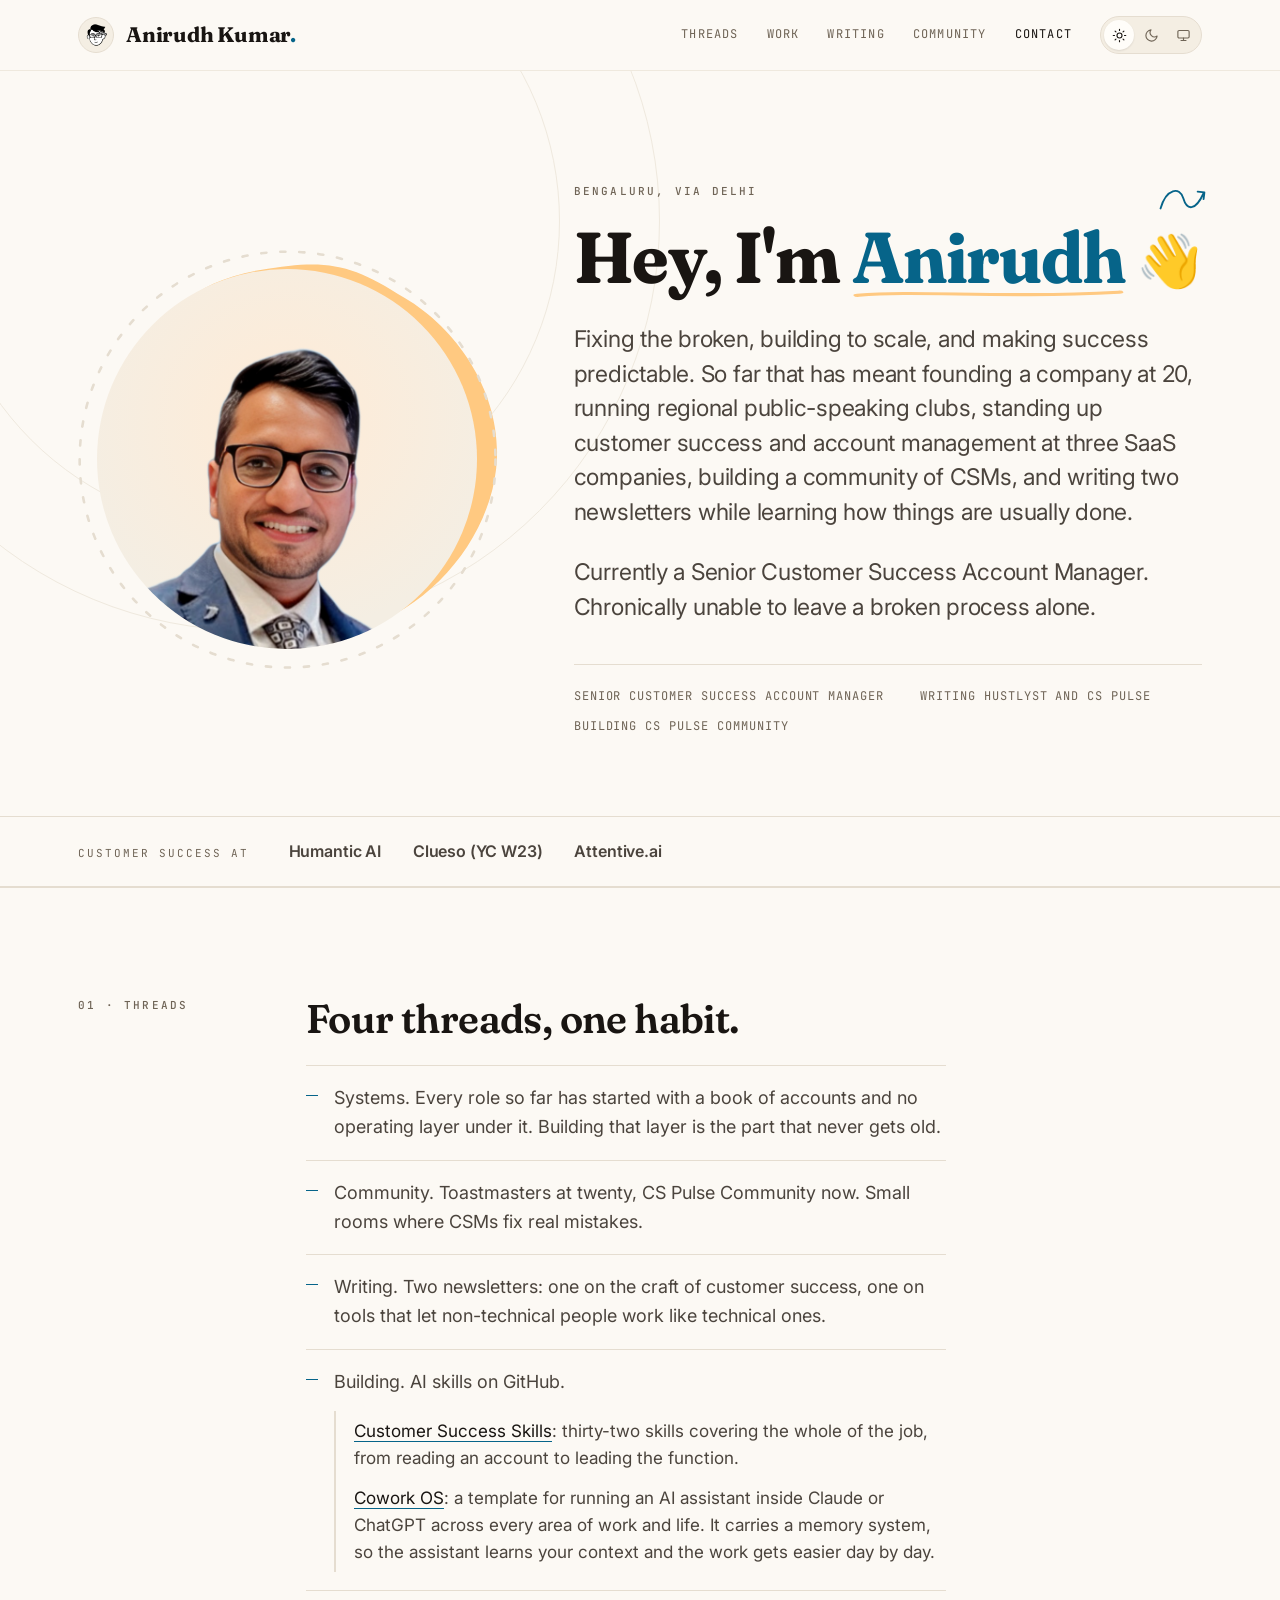
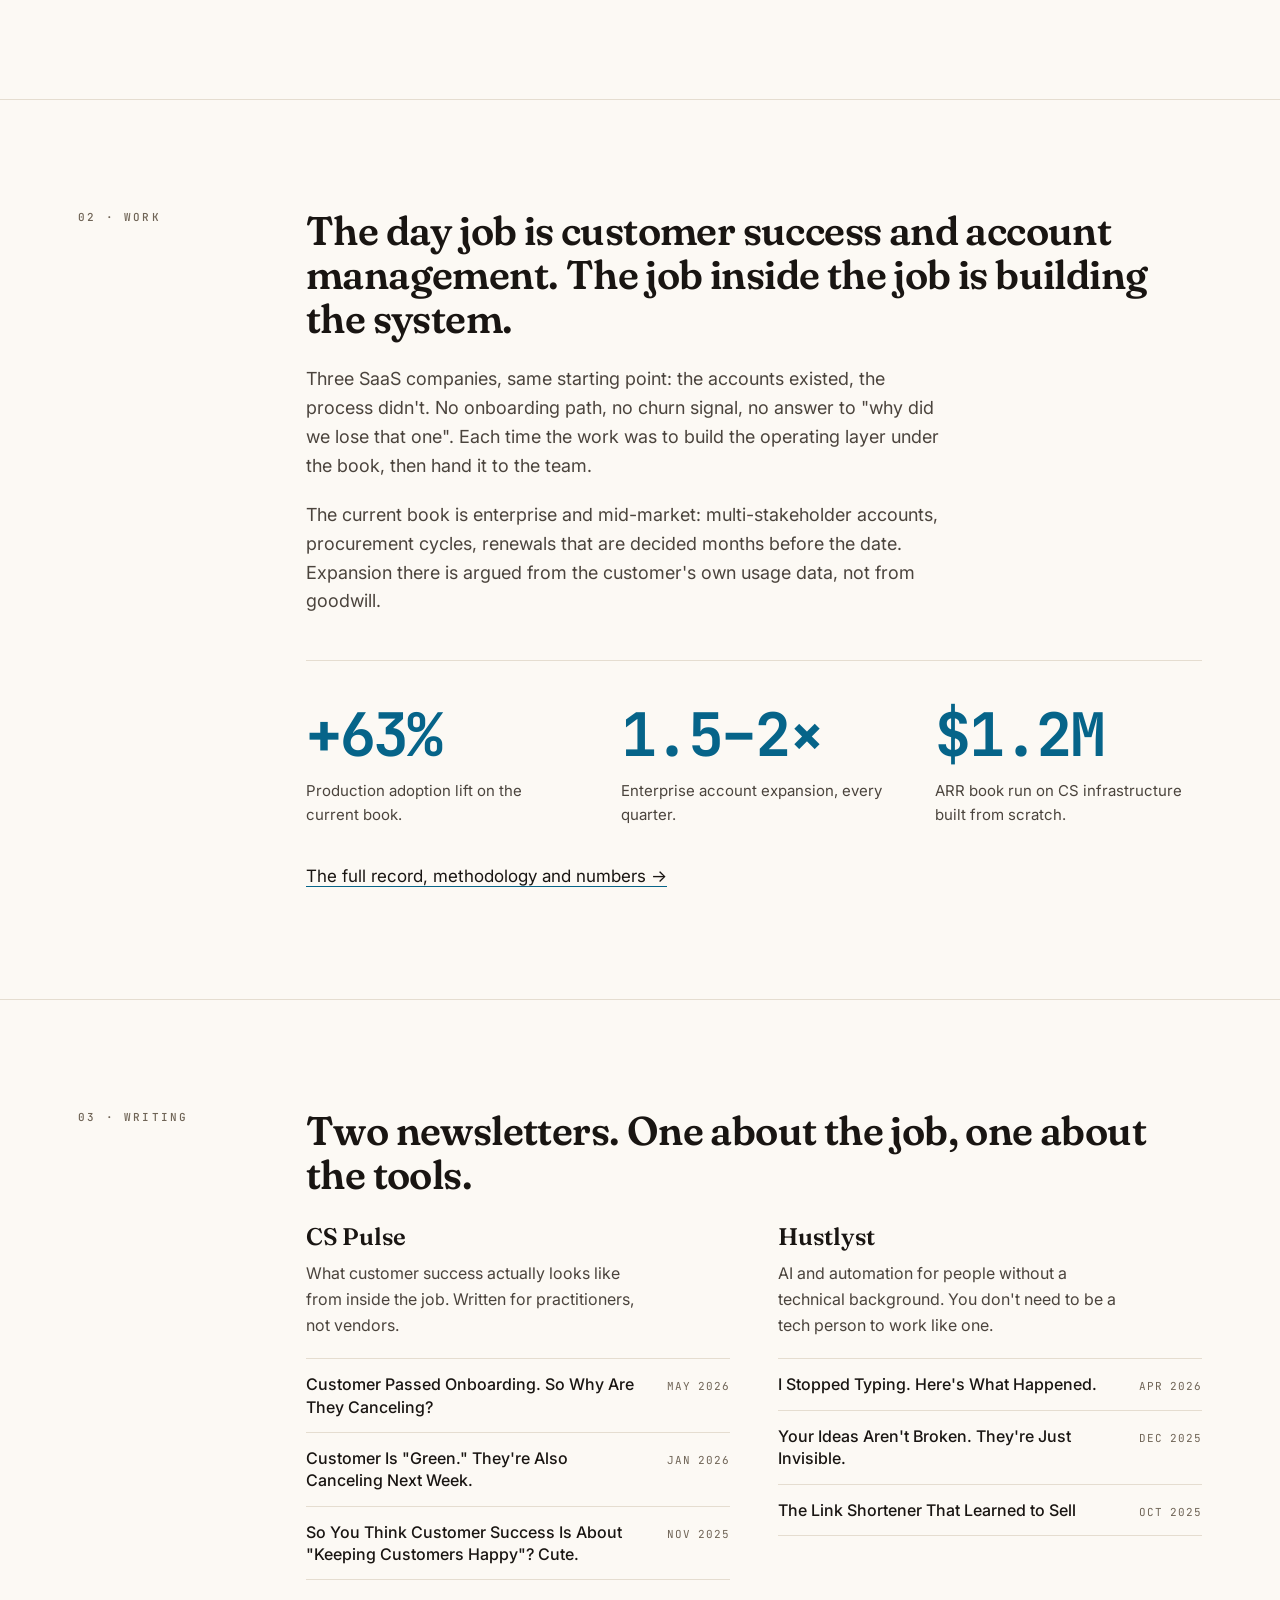
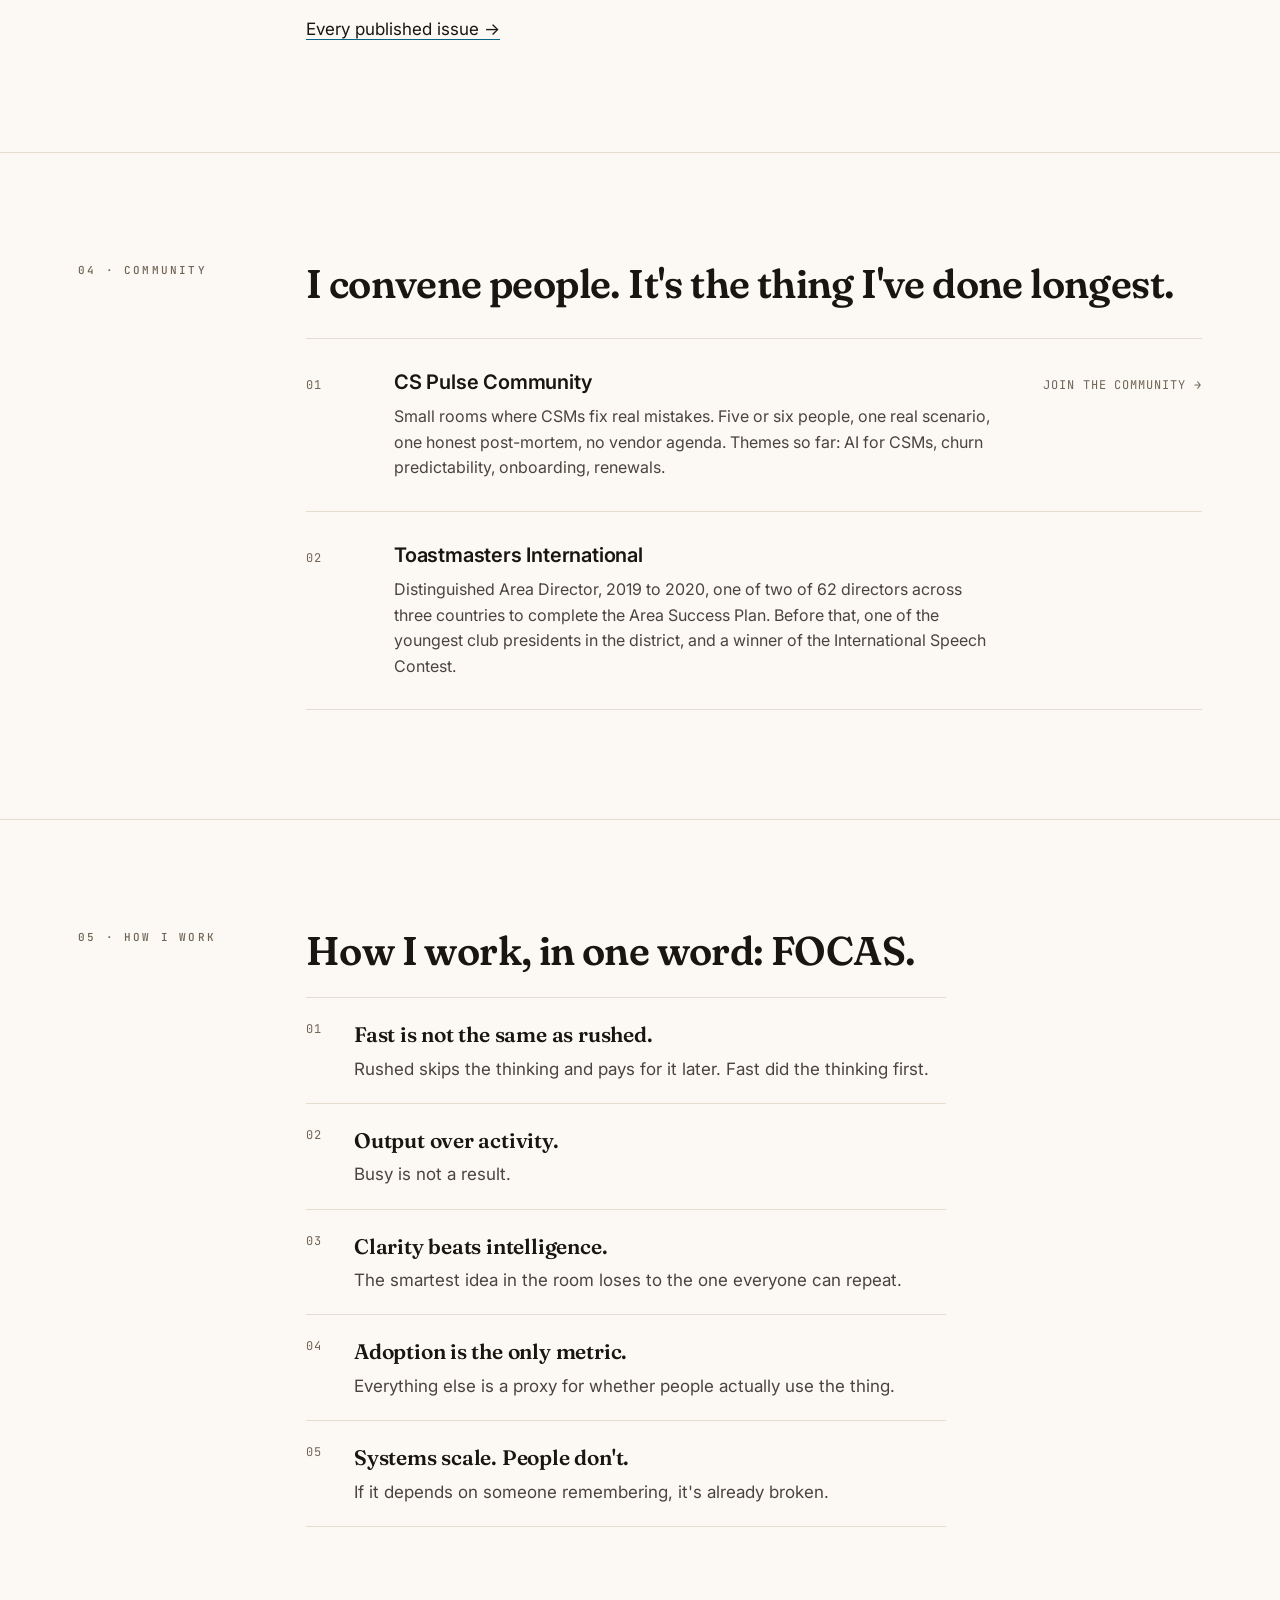
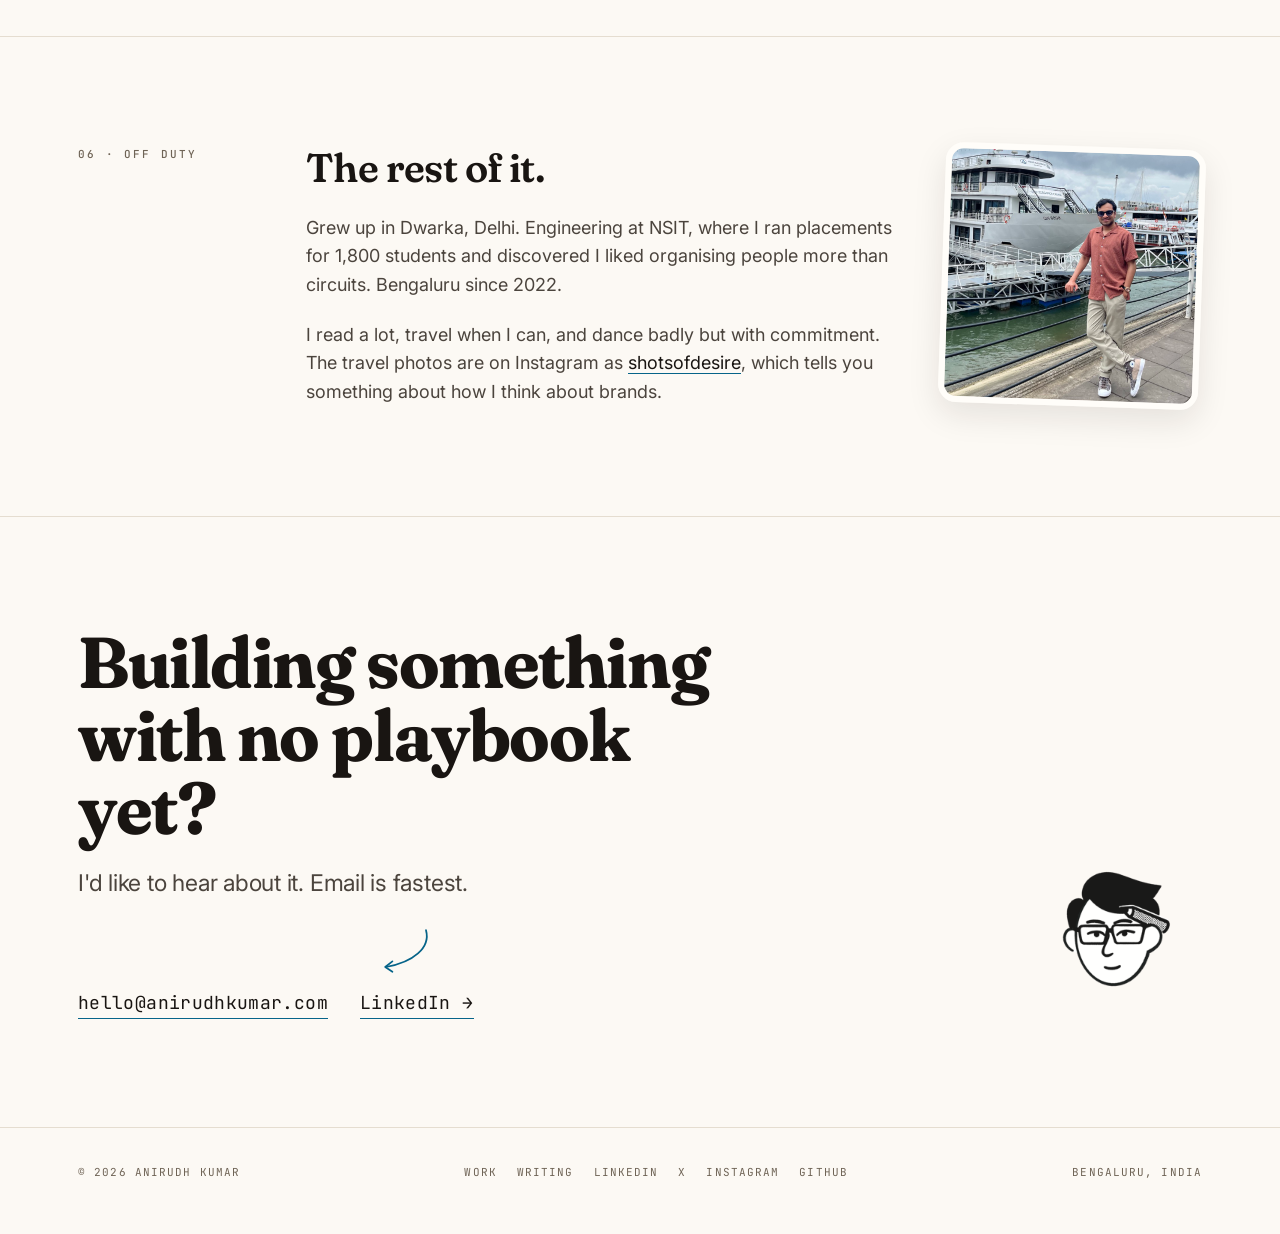
==== index.html @ ba2dd22d "Principles reordered to spell FOCAS Co-Authored-By: Claude Fable 5.1 <noreply@anthropic.com>" ====
<!DOCTYPE html>
<html lang="en">
<head>
<meta charset="UTF-8">
<meta name="viewport" content="width=device-width, initial-scale=1">
<script>(function(){var t=localStorage.getItem('theme')||'light';if(t!=='light'&&t!=='dark'&&t!=='system')t='light';var d=t==='dark'||(t==='system'&&window.matchMedia('(prefers-color-scheme: dark)').matches);if(d)document.documentElement.setAttribute('data-theme','dark');document.documentElement.setAttribute('data-theme-pref',t);})();</script>
<title>Anirudh Kumar</title>
<meta name="description" content="I build systems in places that don't have any yet. Founder at 20, Toastmasters district leader, customer success and account management at three SaaS companies, two newsletters. Bengaluru.">
<meta property="og:type" content="website">
<meta property="og:url" content="https://anirudhkumar.com/">
<meta property="og:title" content="Anirudh Kumar">
<meta property="og:description" content="I build systems in places that don't have any yet. Founder at 20, Toastmasters district leader, customer success and account management at three SaaS companies, two newsletters. Bengaluru.">
<meta property="og:image" content="https://anirudhkumar.com/assets/og-image.png">
<meta name="twitter:card" content="summary_large_image">
<meta name="twitter:title" content="Anirudh Kumar">
<meta name="twitter:description" content="I build systems in places that don't have any yet. Founder at 20, Toastmasters district leader, customer success and account management at three SaaS companies, two newsletters. Bengaluru.">
<meta name="twitter:image" content="https://anirudhkumar.com/assets/og-image.png">
<link rel="canonical" href="https://anirudhkumar.com/">
<link rel="icon" href="/assets/favicon-192.png" type="image/png">
<link rel="apple-touch-icon" href="/assets/favicon-192.png">
<link rel="preconnect" href="https://fonts.googleapis.com">
<link rel="preconnect" href="https://fonts.gstatic.com" crossorigin>
<link href="https://fonts.googleapis.com/css2?family=Fraunces:ital,opsz,wght@0,9..144,600;0,9..144,700;0,9..144,900;1,9..144,600&family=Inter:wght@400;500;600;700&family=JetBrains+Mono:wght@400;500;700&display=swap" rel="stylesheet">
<link rel="stylesheet" href="/css/style.css?v=202609242105">
</head>
<body>

<header class="masthead">
  <div class="shell">
    <a class="brand" href="/">
      <img src="/assets/mark-64.png" alt="" width="36" height="36">
      <span class="wordmark">Anirudh Kumar<span>.</span></span>
    </a>
    <nav aria-label="Sections">
      <a href="#threads">Threads</a>
      <a href="#work">Work</a>
      <a href="#writing">Writing</a>
      <a href="#community" class="nav-hide-sm">Community</a>
      <a href="#contact">Contact</a>
      <div class="theme-switch" role="group" aria-label="Colour theme">
        <button type="button" data-theme-set="light" aria-label="Light theme"><svg viewBox="0 0 24 24"><circle cx="12" cy="12" r="4"/><path d="M12 2v2M12 20v2M4.93 4.93l1.41 1.41M17.66 17.66l1.41 1.41M2 12h2M20 12h2M6.34 17.66l-1.41 1.41M19.07 4.93l-1.41 1.41"/></svg></button>
        <button type="button" data-theme-set="dark" aria-label="Dark theme"><svg viewBox="0 0 24 24"><path d="M21 12.79A9 9 0 1 1 11.21 3 7 7 0 0 0 21 12.79z"/></svg></button>
        <button type="button" data-theme-set="system" aria-label="Match system theme"><svg viewBox="0 0 24 24"><rect x="3" y="4" width="18" height="12" rx="2"/><path d="M8 20h8M12 16v4"/></svg></button>
      </div>
    </nav>
  </div>
</header>

<main>

  <section class="hero">
    <div class="bgring" aria-hidden="true"></div><div class="bgring two" aria-hidden="true"></div>
    <div class="shell">
      <div class="hero-grid">
        <div class="portrait">
          <svg class="blob" viewBox="0 0 400 400" aria-hidden="true">
            <path d="M318 62c48 38 78 106 62 168s-74 116-140 128-138-12-176-64S22 156 58 100 128 20 190 18s84 6 128 44z"/>
          </svg>
          <svg class="ring" viewBox="0 0 100 100" aria-hidden="true"><circle cx="50" cy="50" r="48"/></svg>
          <div class="disc"><img src="/assets/anirudh-cutout.png" alt="Anirudh Kumar" width="680" height="680" fetchpriority="high"></div>
        </div>
        <div>
          <span class="eyebrow">Bengaluru, via Delhi</span>
          <h1 class="display">Hey, I'm <span class="nowrap"><span class="uline"><em>Anirudh</em><svg viewBox="0 0 90 11" preserveAspectRatio="none" aria-hidden="true"><path d="M2 7 C 22 2, 48 10, 88 4"/></svg></span> <span class="wave">&#x1F44B;</span></span><svg class="doodle squig" viewBox="0 0 64 40" aria-hidden="true"><path d="M3 30 C 10 6, 26 4, 30 18 S 44 34, 54 12"/><path d="M47 10 l8 1 -1 8"/></svg></h1>
          <p class="lede">Fixing the broken, building to scale, and making success predictable. So far that has meant founding a company at 20, running regional public-speaking clubs, standing up customer success and account management at three SaaS companies, building a community of CSMs, and writing two newsletters while learning how things are usually done.</p>
          <p class="lede" style="margin-top:16px;">Currently a Senior Customer Success Account Manager.<br>Chronically unable to leave a broken process alone.</p>
          <div class="hero-meta">
            <span>Senior Customer Success Account Manager</span>
            <span>Writing Hustlyst and CS Pulse</span>
            <span>Building CS Pulse Community</span>
          </div>
        </div>
      </div>
    </div>
  </section>

  <div class="proof">
    <div class="shell">
      <span class="label">Customer success at</span>
      <div class="names">
        <span>Humantic AI</span>
        <span>Clueso (YC W23)</span>
        <span>Attentive.ai</span>
      </div>
    </div>
  </div>

  <section class="band" id="threads" data-reveal>
    <div class="shell">
      <div class="split">
        <span class="eyebrow">01 &middot; Threads</span>
        <div>
          <h2>Four threads, one habit.</h2>
          <ul class="now-list measure">
            <li>Systems. Every role so far has started with a book of accounts and no operating layer under it. Building that layer is the part that never gets old.</li>
            <li>Community. Toastmasters at twenty, CS Pulse Community now. Small rooms where CSMs fix real mistakes.</li>
            <li>Writing. Two newsletters: one on the craft of customer success, one on tools that let non-technical people work like technical ones.</li>
            <li>Building. AI skills on GitHub.
              <ul class="sub-list">
                <li><a class="link" href="https://github.com/CSPulse/customer-success-skills" target="_blank" rel="noopener">Customer Success Skills</a>: thirty-two skills covering the whole of the job, from reading an account to leading the function.</li>
                <li><a class="link" href="https://github.com/theAnirudhKumar/CoworkOS" target="_blank" rel="noopener">Cowork OS</a>: a template for running an AI assistant inside Claude or ChatGPT across every area of work and life. It carries a memory system, so the assistant learns your context and the work gets easier day by day.</li>
              </ul>
            </li>
          </ul>
        </div>
      </div>
    </div>
  </section>

  <section class="band" id="work" data-reveal>
    <div class="shell">
      <div class="split">
        <span class="eyebrow">02 &middot; Work</span>
        <div>
          <h2>The day job is customer success and account management. The job inside the job is building the system.</h2>
          <div class="body-text measure">
            <p>Three SaaS companies, same starting point: the accounts existed, the process didn't. No onboarding path, no churn signal, no answer to "why did we lose that one". Each time the work was to build the operating layer under the book, then hand it to the team.</p>
            <p>The current book is enterprise and mid-market: multi-stakeholder accounts, procurement cycles, renewals that are decided months before the date. Expansion there is argued from the customer's own usage data, not from goodwill.</p>
          </div>
          <div class="figures" style="margin-top:44px;">
            <div class="figure"><span class="n">+63%</span><p>Production adoption lift on the current book.</p></div>
            <div class="figure"><span class="n">1.5&ndash;2&times;</span><p>Enterprise account expansion, every quarter.</p></div>
            <div class="figure"><span class="n">$1.2M</span><p>ARR book run on CS infrastructure built from scratch.</p></div>
          </div>
          <p class="more"><a class="link" href="/work">The full record, methodology and numbers &rarr;</a></p>
        </div>
      </div>
    </div>
  </section>

  <section class="band" id="writing" data-reveal>
    <div class="shell">
      <div class="split">
        <span class="eyebrow">03 &middot; Writing</span>
        <div>
          <h2>Two newsletters. One about the job, one about the tools.</h2>
          <div class="two-col">
            <div>
              <h3 class="pub">CS Pulse</h3>
              <p class="pub-desc">What customer success actually looks like from inside the job. Written for practitioners, not vendors.</p>
              <ul class="issue-list">
                <li><a href="https://cspulse.substack.com/p/post-onboarding-cancellation" target="_blank" rel="noopener">Customer Passed Onboarding. So Why Are They Canceling?</a><span>May 2026</span></li>
                <li><a href="https://cspulse.substack.com/p/green-churn" target="_blank" rel="noopener">Customer Is "Green." They're Also Canceling Next Week.</a><span>Jan 2026</span></li>
                <li><a href="https://cspulse.substack.com/p/the-myth-of-keeping-customers-happy" target="_blank" rel="noopener">So You Think Customer Success Is About "Keeping Customers Happy"? Cute.</a><span>Nov 2025</span></li>
              </ul>
            </div>
            <div>
              <h3 class="pub">Hustlyst</h3>
              <p class="pub-desc">AI and automation for people without a technical background. You don't need to be a tech person to work like one.</p>
              <ul class="issue-list">
                <li><a href="https://hustlyst.substack.com/p/wisprflow" target="_blank" rel="noopener">I Stopped Typing. Here's What Happened.</a><span>Apr 2026</span></li>
                <li><a href="https://hustlyst.substack.com/p/napkin-ai" target="_blank" rel="noopener">Your Ideas Aren't Broken. They're Just Invisible.</a><span>Dec 2025</span></li>
                <li><a href="https://hustlyst.substack.com/p/the-shortened-link-that-learned-to" target="_blank" rel="noopener">The Link Shortener That Learned to Sell</a><span>Oct 2025</span></li>
              </ul>
            </div>
          </div>
          <p class="more"><a class="link" href="/writing">Every published issue &rarr;</a></p>
        </div>
      </div>
    </div>
  </section>

  <section class="band" id="community" data-reveal>
    <div class="shell">
      <div class="split">
        <span class="eyebrow">04 &middot; Community</span>
        <div>
          <h2>I convene people. It's the thing I've done longest.</h2>
          <div class="rows" style="margin-top:32px;">
            <a class="row" href="http://go.cspulse.com/home" target="_blank" rel="noopener">
              <span class="idx">01</span>
              <div class="row-body">
                <h3>CS Pulse Community</h3>
                <p>Small rooms where CSMs fix real mistakes. Five or six people, one real scenario, one honest post-mortem, no vendor agenda. Themes so far: AI for CSMs, churn predictability, onboarding, renewals.</p>
              </div>
              <span class="row-go">Join the community &rarr;</span>
            </a>
            <div class="row">
              <span class="idx">02</span>
              <div class="row-body">
                <h3>Toastmasters International</h3>
                <p>Distinguished Area Director, 2019 to 2020, one of two of 62 directors across three countries to complete the Area Success Plan. Before that, one of the youngest club presidents in the district, and a winner of the International Speech Contest.</p>
              </div>
              <span class="row-go"></span>
            </div>
          </div>
        </div>
      </div>
    </div>
  </section>


  <section class="band" id="how" data-reveal>
    <div class="shell">
      <div class="split">
        <span class="eyebrow">05 &middot; How I work</span>
        <div>
          <h2>How I work, in one word: FOCAS.</h2>
          <ol class="principles">
            <li><span>Fast is not the same as rushed.</span> Rushed skips the thinking and pays for it later. Fast did the thinking first.</li>
            <li><span>Output over activity.</span> Busy is not a result.</li>
            <li><span>Clarity beats intelligence.</span> The smartest idea in the room loses to the one everyone can repeat.</li>
            <li><span>Adoption is the only metric.</span> Everything else is a proxy for whether people actually use the thing.</li>
            <li><span>Systems scale. People don't.</span> If it depends on someone remembering, it's already broken.</li>
          </ol>
        </div>
      </div>
    </div>
  </section>

  <section class="band" id="offduty" data-reveal>
    <div class="shell">
      <div class="split">
        <span class="eyebrow">06 &middot; Off duty</span>
        <div class="offduty">
          <div>
            <h2>The rest of it.</h2>
            <div class="body-text measure">
              <p>Grew up in Dwarka, Delhi. Engineering at NSIT, where I ran placements for 1,800 students and discovered I liked organising people more than circuits. Bengaluru since 2022.</p>
              <p>I read a lot, travel when I can, and dance badly but with commitment. The travel photos are on Instagram as <a class="link" href="https://www.instagram.com/shotsofdesire" target="_blank" rel="noopener">shotsofdesire</a>, which tells you something about how I think about brands.</p>
            </div>
          </div>
          <img class="offduty-photo" src="/assets/offduty.jpg" alt="Anirudh at a harbour, Ha Long Bay" width="800" height="800" loading="lazy">
        </div>
      </div>
    </div>
  </section>

  <section class="closer" id="contact" data-reveal>
    <div class="shell">
      <div class="closer-grid">
        <div>
          <h2 class="display">Building something with no playbook yet?</h2>
          <p class="lede" style="margin-top:20px; max-width:40ch;">I'd like to hear about it. Email is fastest.</p>
          <svg class="doodle carrow" viewBox="0 0 70 60" aria-hidden="true"><path d="M60 4 C 66 26, 44 44, 10 50"/><path d="M18 43 l-9 7 9 6"/></svg>
          <div class="contact-line">
            <a class="link" href="mailto:hello@anirudhkumar.com">hello@anirudhkumar.com</a>
            <a class="link" href="https://anirudhk.com/linkedin" target="_blank" rel="noopener">LinkedIn &rarr;</a>
          </div>
        </div>
        <img class="closer-mark" src="/assets/mark.png" alt="" width="180" height="180">
      </div>
    </div>
  </section>

</main>

<footer class="foot">
  <div class="shell">
    <span>&copy; <span id="yr"></span> Anirudh Kumar</span>
    <div class="foot-links">
      <a href="/work">Work</a>
      <a href="/writing">Writing</a>
      <a href="https://anirudhk.com/linkedin" target="_blank" rel="noopener">LinkedIn</a>
      <a href="https://anirudhk.com/x" target="_blank" rel="noopener">X</a>
      <a href="https://anirudhk.com/instagram" target="_blank" rel="noopener">Instagram</a>
      <a href="https://anirudhk.com/github" target="_blank" rel="noopener">GitHub</a>
    </div>
    <span>Bengaluru, India</span>
  </div>
</footer>

<script>document.getElementById('yr').textContent = new Date().getFullYear();</script>
<script src="/js/main.js?v=202609242105"></script>
</body>
</html>
---- css/style.css ----
/* anirudhkumar.com — v5. Photo-led, warm Daylight palette, editorial rows.
   Type: Instrument Serif (display) + Switzer (text) + JetBrains Mono (data). */

:root{
  --ink:#191512;
  --graphite:#4B443D;
  --slate:#6F6456;
  --rule:#E5DDD0;
  --rule-soft:#EFE9DE;
  --linen:#F4EEE3;
  --paper:#FCF9F4;
  --bone:#FFFDF9;
  --cove:#066489;
  --cove-deep:#034F6D;
  --apricot:#FFC981;
  --apricot-wash:#FFEBD6;

  --measure:640px;
  --shell:1180px;
  --gutter:28px;
  --step:clamp(61px,8.5vw,119px);

  --font-display:'Fraunces','Iowan Old Style',Georgia,serif;
  --font-text:'Inter',-apple-system,'Segoe UI',sans-serif;
  --font-mono:'JetBrains Mono','SF Mono',Menlo,monospace;
}

:root[data-theme="dark"]{
  --ink:#F2EDE4;
  --graphite:#C4BBAD;
  --slate:#8F8579;
  --rule:#35302A;
  --rule-soft:#27221C;
  --linen:#1E1A15;
  --paper:#14110D;
  --bone:#1A1712;
  --cove:#3FA9D4;
  --cove-deep:#6CC4E6;
  --apricot:#FFC981;
  --apricot-wash:#3A2C18;
}

*,*::before,*::after{box-sizing:border-box;}
html{scroll-behavior:smooth; -webkit-text-size-adjust:100%;}
@media (prefers-reduced-motion:reduce){ html{scroll-behavior:auto;} }

body{
  margin:0; background:var(--paper); color:var(--ink);
  font-family:var(--font-text); font-size:18px; line-height:1.6;
  -webkit-font-smoothing:antialiased; text-rendering:optimizeLegibility;
}
img{max-width:100%; height:auto; display:block;}
a{color:inherit; text-decoration:none;}

.shell{max-width:var(--shell); margin:0 auto; padding:0 var(--gutter);}
.measure{max-width:var(--measure);}

/* ---------- Type ---------- */
.display{
  font-family:var(--font-display); font-weight:700; font-optical-sizing:auto; font-variation-settings:"SOFT" 60;
  font-size:clamp(40px,6vw,72px); line-height:1.02; letter-spacing:-0.02em; margin:0;
}
.display em{font-style:normal; font-weight:700; color:var(--cove);}
h2{
  font-family:var(--font-display); font-weight:600; font-optical-sizing:auto; font-variation-settings:"SOFT" 60;
  font-size:clamp(28px,3.6vw,40px); line-height:1.1; letter-spacing:-0.015em; margin:0 0 24px;
}
h3{font-family:var(--font-text); font-size:20px; font-weight:600; line-height:1.35; letter-spacing:-0.01em; margin:0 0 8px;}
p{margin:0 0 1.15em;}
.lede{font-size:clamp(19px,2vw,23px); line-height:1.5; color:var(--graphite); letter-spacing:-0.01em;}
.body-text{color:var(--graphite);}
.body-text p:last-child{margin-bottom:0;}
.eyebrow{
  font-family:var(--font-mono); font-size:11px; font-weight:500;
  letter-spacing:0.2em; text-transform:uppercase; color:var(--slate);
  margin:0 0 20px; display:block;
}
.link{
  color:var(--ink);
  background-image:linear-gradient(var(--cove),var(--cove));
  background-repeat:no-repeat; background-position:0 100%; background-size:100% 1px;
  transition:background-size 220ms ease, color 220ms ease; padding-bottom:1px;
}
.link:hover{color:var(--cove); background-size:100% 2px;}

/* ---------- Masthead ---------- */
.masthead{
  position:sticky; top:0; z-index:60;
  background:color-mix(in srgb, var(--paper) 90%, transparent);
  backdrop-filter:saturate(180%) blur(12px);
  border-bottom:1px solid var(--rule-soft);
}
.masthead .shell{display:flex; align-items:center; justify-content:space-between; gap:24px; padding-top:16px; padding-bottom:16px;}
.brand{display:flex; align-items:center; gap:12px;}
.brand img{width:36px; height:36px; border-radius:50%; background:var(--linen); border:1px solid var(--rule);}
.wordmark{font-family:var(--font-display); font-weight:700; font-size:21px; letter-spacing:-0.01em; white-space:nowrap;}
.wordmark span{color:var(--cove);}
.masthead nav{display:flex; align-items:center; gap:28px;}
.masthead nav a, .theme-btn{
  font-family:var(--font-mono); font-size:12px; letter-spacing:0.1em; text-transform:uppercase;
  color:var(--slate); transition:color 180ms ease; background:none; border:0; padding:0; cursor:pointer;
}
.masthead nav a:hover, .masthead nav a.is-active, .theme-btn:hover{color:var(--ink);}
@media (max-width:860px){ .masthead nav{gap:18px;} .masthead nav a.nav-hide-sm{display:none;} }
@media (max-width:620px){
  .masthead .shell{gap:12px;}
  .masthead nav{gap:14px;}
  .masthead nav a, .theme-btn{font-size:11px; letter-spacing:0.06em;}
  .masthead nav a.nav-hide-xs{display:none;}
  .wordmark{display:none;}
  .brand{flex-shrink:0;}
}

/* ---------- Hero ---------- */
.hero{padding:clamp(56px,9vw,112px) 0 clamp(48px,7vw,80px);}
.hero-grid{display:grid; grid-template-columns:minmax(260px,0.8fr) minmax(0,1.2fr); gap:clamp(40px,6vw,88px); align-items:center;}
.hero .display{max-width:16ch; position:relative;}
.hero .display .nowrap{white-space:nowrap;}
.hero .wave{display:inline-block; font-style:normal; font-size:0.72em; transform:translateY(-4px);}
.hero .lede{margin-top:28px; max-width:46ch;}
.hero-meta{
  margin-top:40px; padding-top:22px; border-top:1px solid var(--rule);
  display:flex; flex-wrap:wrap; gap:10px 36px;
  font-family:var(--font-mono); font-size:12px; letter-spacing:0.08em; text-transform:uppercase; color:var(--slate);
}
.portrait{position:relative; justify-self:center; width:100%; max-width:380px; aspect-ratio:1/1;}
.portrait .blob{
  position:absolute; inset:-6% -10% -8% -4%; width:auto; height:auto; z-index:0;
  fill:var(--apricot); transform:rotate(-8deg);
}
.portrait .ring{position:absolute; inset:-7%; width:auto; height:auto; z-index:0; fill:none; stroke:var(--rule); stroke-width:.6; stroke-dasharray:1.2 3.2; stroke-linecap:round;}
.portrait .disc{
  position:relative; z-index:1; width:100%; aspect-ratio:1/1; border-radius:50%; overflow:hidden;
  background:radial-gradient(circle at 50% 40%, var(--apricot-wash) 0%, var(--linen) 72%);
}
.portrait .disc img{width:100%; aspect-ratio:1/1; object-fit:cover; transform:scale(.84); transform-origin:50% 100%;}

/* ---------- Small marks: underline, squiggle, arrow, background rings ---------- */
.hero{position:relative; overflow:hidden;}
.hero .bgring{position:absolute; left:-160px; top:-260px; width:820px; height:820px; border-radius:50%; border:1px solid var(--rule-soft); pointer-events:none;}
.hero .bgring.two{left:-60px; top:-160px; width:620px; height:620px;}
.hero .shell{position:relative;}
.uline{position:relative; display:inline-block;}
.uline svg{position:absolute; left:0; right:0; bottom:-.08em; width:100%; height:.16em; overflow:visible;}
.uline path{fill:none; stroke:var(--apricot); stroke-width:3; stroke-linecap:round;}
.doodle{fill:none; stroke:var(--cove); stroke-width:2.2; stroke-linecap:round; stroke-linejoin:round;}
.squig{position:absolute; width:54px; height:34px; right:-10px; top:-38px;}
.carrow{width:56px; height:48px; margin:14px 0 -22px clamp(140px,38%,300px); display:block;}
@media (max-width:620px){ .squig{width:40px; height:26px; right:0; top:-30px;} .carrow{width:44px; height:38px; margin-bottom:-14px;} }

/* ---------- Theme switch (light / dark / system) ---------- */
.theme-switch{display:inline-flex; align-items:center; gap:2px; padding:3px; border:1px solid var(--rule); border-radius:999px; background:var(--linen);}
.theme-switch button{width:30px; height:30px; border-radius:50%; border:0; background:transparent; color:var(--slate); display:inline-flex; align-items:center; justify-content:center; cursor:pointer; padding:0; transition:background-color 160ms ease, color 160ms ease;}
.theme-switch button:hover{color:var(--ink);}
.theme-switch button.is-on{background:var(--bone); color:var(--ink); box-shadow:0 1px 2px rgba(25,21,18,.10);}
.theme-switch svg{width:15px; height:15px; stroke:currentColor; fill:none; stroke-width:1.8; stroke-linecap:round; stroke-linejoin:round;}
@media (max-width:620px){ .theme-switch button{width:26px; height:26px;} .theme-switch svg{width:13px; height:13px;} }
@media (max-width:900px){
  .hero-grid{grid-template-columns:1fr; gap:36px;}
  .portrait{justify-self:start; max-width:220px;}
}

/* ---------- Proof strip ---------- */
.proof{border-top:1px solid var(--rule); border-bottom:1px solid var(--rule); padding:22px 0;}
.proof .shell{display:flex; flex-wrap:wrap; align-items:baseline; gap:12px 40px;}
.proof .label{font-family:var(--font-mono); font-size:11px; letter-spacing:0.18em; text-transform:uppercase; color:var(--slate);}
.proof .names{display:flex; flex-wrap:wrap; gap:10px 32px; font-family:var(--font-text); font-weight:600; font-size:16px; letter-spacing:-0.01em; color:var(--graphite);}

/* ---------- Bands ---------- */
.band{padding:var(--step) 0; border-top:1px solid var(--rule);}
.split{display:grid; grid-template-columns:180px minmax(0,1fr); gap:48px; align-items:start;}
@media (max-width:860px){ .split{grid-template-columns:1fr; gap:20px;} }

/* ---------- Rows ---------- */
.rows{border-top:1px solid var(--rule);}
.row{
  display:grid; grid-template-columns:56px minmax(0,1fr) auto; gap:32px; align-items:baseline;
  padding:30px 0; border-bottom:1px solid var(--rule); transition:background-color 240ms ease;
}
.row:hover{background:color-mix(in srgb, var(--cove) 6%, transparent);}
.row .idx{font-family:var(--font-mono); font-size:12px; color:var(--slate); letter-spacing:0.06em;}
.row .row-body p{margin:6px 0 0; color:var(--graphite); font-size:16px; max-width:60ch;}
.row .row-go{font-family:var(--font-mono); font-size:12px; letter-spacing:0.08em; text-transform:uppercase; color:var(--slate); white-space:nowrap; transition:color 200ms ease, transform 200ms ease;}
.row:hover .row-go{color:var(--cove); transform:translateX(4px);}
@media (max-width:720px){
  .row{grid-template-columns:36px minmax(0,1fr); gap:16px;}
  .row .row-go{grid-column:2; margin-top:10px;}
}

/* ---------- Figures ---------- */
.figures{display:grid; grid-template-columns:repeat(3,1fr); gap:48px; border-top:1px solid var(--rule); padding-top:44px;}
@media (max-width:820px){ .figures{grid-template-columns:1fr; gap:36px;} }
.figure .n{
  font-family:var(--font-mono); font-weight:700; font-size:clamp(42px,5.4vw,60px);
  line-height:1; letter-spacing:-0.04em; color:var(--cove); font-variant-numeric:tabular-nums; display:block;
}
.figure p{margin:14px 0 0; font-size:15px; color:var(--graphite); max-width:34ch;}

/* ---------- Ledger ---------- */
.ledger{border-top:1px solid var(--rule);}
.entry{display:grid; grid-template-columns:200px minmax(0,1fr); gap:40px; padding:36px 0; border-bottom:1px solid var(--rule);}
@media (max-width:860px){ .entry{grid-template-columns:1fr; gap:12px;} }
.entry .when{font-family:var(--font-mono); font-size:12px; letter-spacing:0.08em; text-transform:uppercase; color:var(--slate); padding-top:4px;}
.entry .org{margin:4px 0 0; color:var(--slate); font-size:15px;}
.entry .org b{color:var(--graphite); font-weight:600;}
.entry ul{margin:12px 0 0; padding-left:0; list-style:none;}
.entry li{position:relative; padding-left:20px; margin-bottom:8px; color:var(--graphite); font-size:16px;}
.entry li::before{content:""; position:absolute; left:0; top:11px; width:8px; height:1px; background:var(--slate);}

/* ---------- Quotes ---------- */
.pull{
  font-family:var(--font-display); font-style:italic; font-weight:600;
  font-size:clamp(26px,3.4vw,38px); line-height:1.2; letter-spacing:-0.02em; color:var(--ink); margin:0; max-width:22ch;
}
.said{margin:0; font-family:var(--font-display); font-weight:600; font-size:clamp(18px,2vw,22px); line-height:1.42; letter-spacing:-0.01em; color:var(--ink); max-width:56ch;}
.said-by{margin:16px 0 0; font-family:var(--font-mono); font-size:11px; letter-spacing:0.12em; text-transform:uppercase; color:var(--slate);}

/* ---------- Closer ---------- */
.closer{padding:var(--step) 0; border-top:1px solid var(--rule);}
.closer-grid{display:grid; grid-template-columns:minmax(0,1fr) 180px; gap:48px; align-items:end;}
@media (max-width:760px){ .closer-grid{grid-template-columns:1fr;} .closer-mark{display:none;} }
.closer .display{max-width:14ch;}
.closer-mark{width:180px; opacity:.9;}
.contact-line{margin-top:36px; font-family:var(--font-mono); font-size:clamp(14px,1.8vw,18px); letter-spacing:0.02em; display:flex; flex-wrap:wrap; gap:14px 32px;}

/* ---------- Footer ---------- */
.foot{border-top:1px solid var(--rule); padding:36px 0 52px;}
.foot .shell{display:flex; flex-wrap:wrap; gap:16px 40px; justify-content:space-between; align-items:baseline;}
.foot, .foot a{font-family:var(--font-mono); font-size:11px; letter-spacing:0.1em; text-transform:uppercase; color:var(--slate);}
.foot a:hover{color:var(--cove);}
.foot-links{display:flex; flex-wrap:wrap; gap:20px;}

/* ---------- Reveal (guarded) ---------- */
.js [data-reveal]{opacity:0; transform:translateY(16px); transition:opacity 700ms cubic-bezier(.2,.6,.2,1), transform 700ms cubic-bezier(.2,.6,.2,1);}
[data-reveal].seen{opacity:1; transform:none;}
@media (prefers-reduced-motion:reduce){ .js [data-reveal]{opacity:1; transform:none; transition:none;} }

::selection{background:var(--cove); color:var(--paper);}

/* ---------- Subpage head ---------- */
.page-head{padding:clamp(56px,9vw,104px) 0 clamp(40px,6vw,64px);}
.page-head .display{max-width:16ch;}
.page-head .lede{margin-top:24px; max-width:52ch;}

/* ---------- Now ---------- */
.now-list{list-style:none; margin:0; padding:0; border-top:1px solid var(--rule);}
.now-list li{padding:18px 0 18px 28px; border-bottom:1px solid var(--rule); color:var(--graphite); position:relative;}
.now-list li::before{content:""; position:absolute; left:0; top:29px; width:12px; height:1px; background:var(--cove);}
.sub-list{list-style:none; margin:14px 0 0; padding:0 0 0 18px; border-left:2px solid var(--rule);}
.now-list .sub-list li{padding:6px 0; border:0; font-size:0.95em;}
.now-list .sub-list li::before{display:none;}
.micro-note{margin:16px 0 0; font-family:var(--font-mono); font-size:11px; letter-spacing:0.08em; text-transform:uppercase; color:var(--slate);}
.more{margin:36px 0 0; font-size:17px;}

/* ---------- Writing preview ---------- */
.two-col{display:grid; grid-template-columns:1fr 1fr; gap:48px; margin-top:8px;}
@media (max-width:820px){ .two-col{grid-template-columns:1fr; gap:40px;} }
.pub{font-family:var(--font-display); font-size:24px; font-weight:600; margin:0 0 8px; letter-spacing:-0.01em;}
.pub-desc{color:var(--graphite); font-size:16px; margin:0 0 20px; max-width:34ch;}
.issue-list{list-style:none; margin:0; padding:0; border-top:1px solid var(--rule);}
.issue-list li{display:grid; grid-template-columns:minmax(0,1fr) auto; gap:20px; align-items:baseline; padding:14px 0; border-bottom:1px solid var(--rule);}
.issue-list a, .issue-list .t{color:var(--ink); font-weight:500; font-size:16px; line-height:1.4;}
.issue-list a:hover{color:var(--cove);}
.issue-list span:last-child{font-family:var(--font-mono); font-size:11px; letter-spacing:0.08em; text-transform:uppercase; color:var(--slate); white-space:nowrap;}
.issue-list-lg li{padding:18px 0;}
.issue-list-lg a, .issue-list-lg .t{font-size:18px;}
@media (max-width:560px){ .issue-list li{grid-template-columns:1fr; gap:6px;} }

/* ---------- Principles ---------- */
.principles{list-style:none; margin:0; padding:0; counter-reset:p; max-width:var(--measure);}
.principles li{position:relative; padding:20px 0 20px 48px; border-bottom:1px solid var(--rule); color:var(--graphite); font-size:17px;}
.principles li:first-child{border-top:1px solid var(--rule);}
.principles li::before{counter-increment:p; content:counter(p,decimal-leading-zero); position:absolute; left:0; top:22px; font-family:var(--font-mono); font-size:12px; color:var(--slate); letter-spacing:0.06em;}
.principles li span{display:block; font-family:var(--font-display); font-weight:600; font-size:21px; color:var(--ink); letter-spacing:-0.01em; margin-bottom:4px;}

/* ---------- Off duty ---------- */
.offduty{display:grid; grid-template-columns:minmax(0,1fr) 260px; gap:48px; align-items:start;}
@media (max-width:820px){ .offduty{grid-template-columns:1fr;} }
.offduty-photo{width:100%; max-width:260px; aspect-ratio:1/1; object-fit:cover; object-position:60% 40%; border-radius:18px; transform:rotate(2deg); border:6px solid var(--bone); box-shadow:0 12px 32px rgba(25,21,18,.10);}
:root[data-theme="dark"] .offduty-photo{border-color:var(--bone); box-shadow:0 12px 32px rgba(0,0,0,.4);}
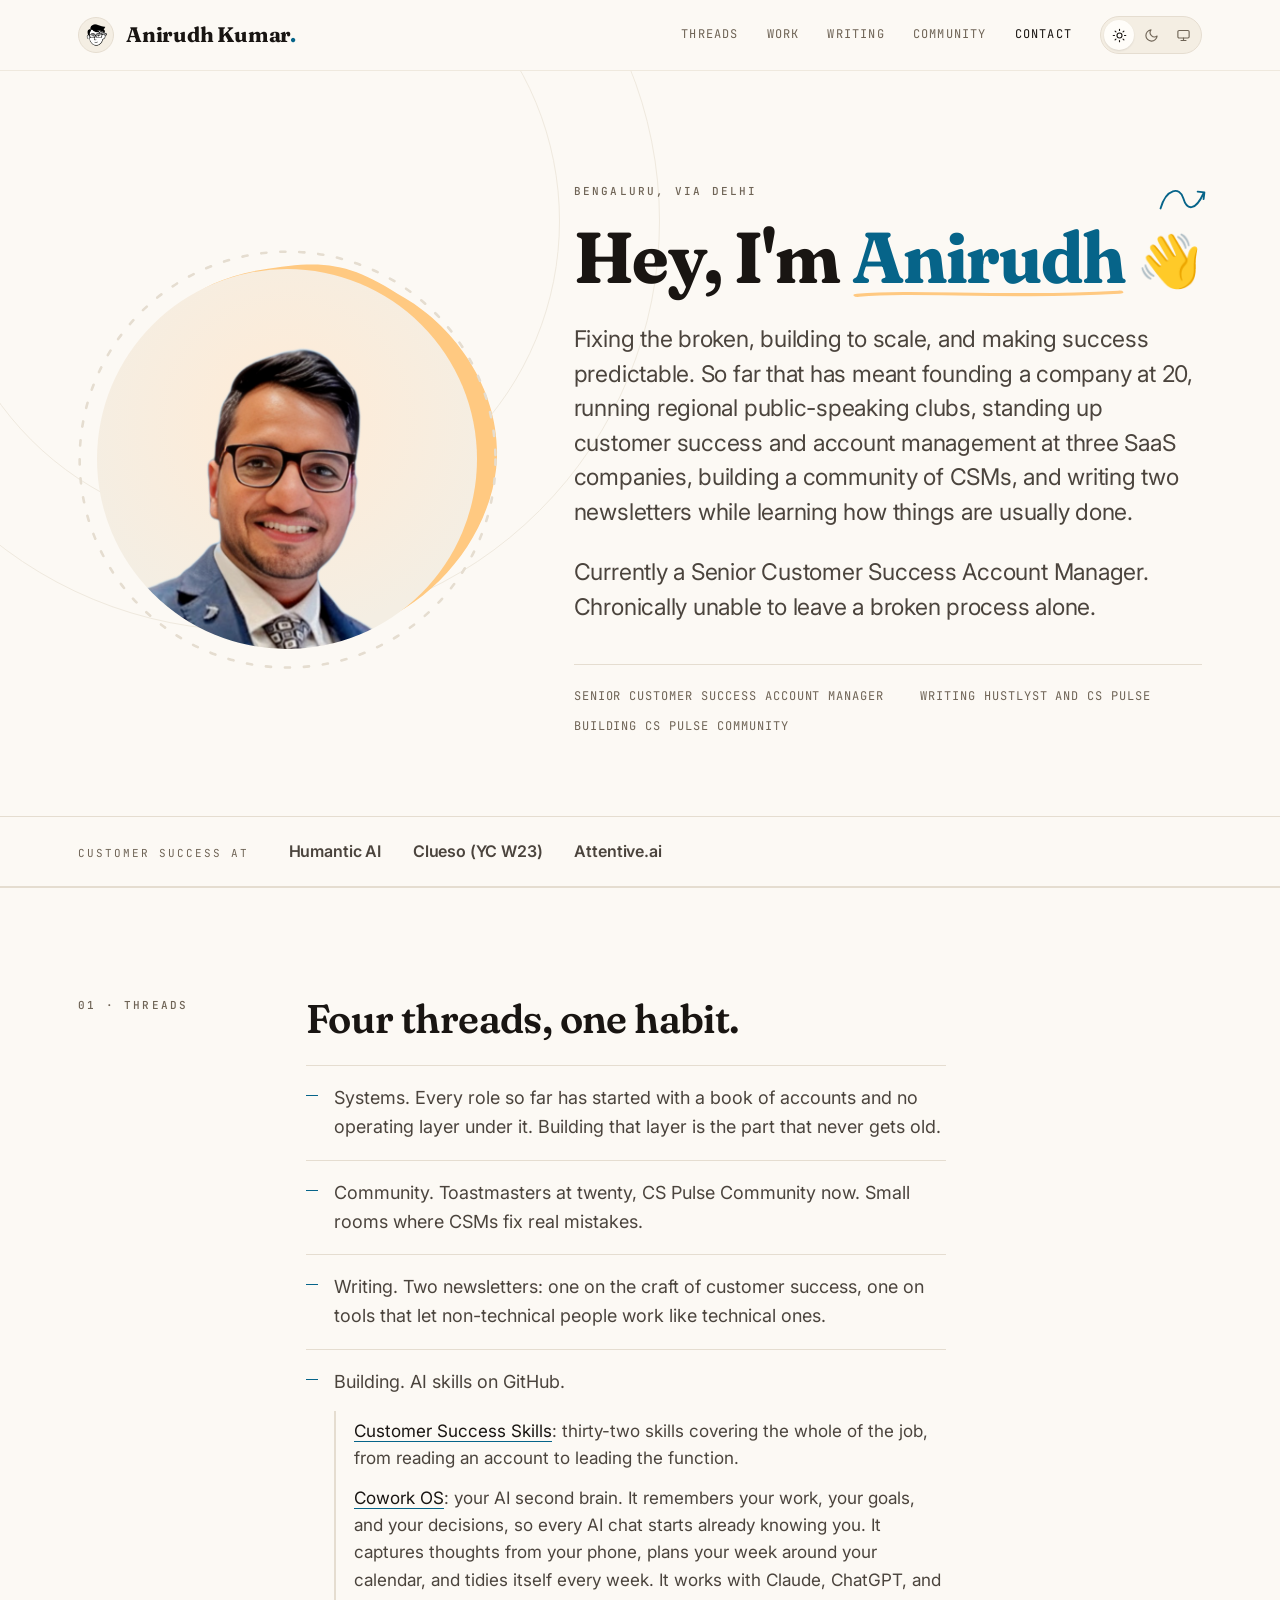
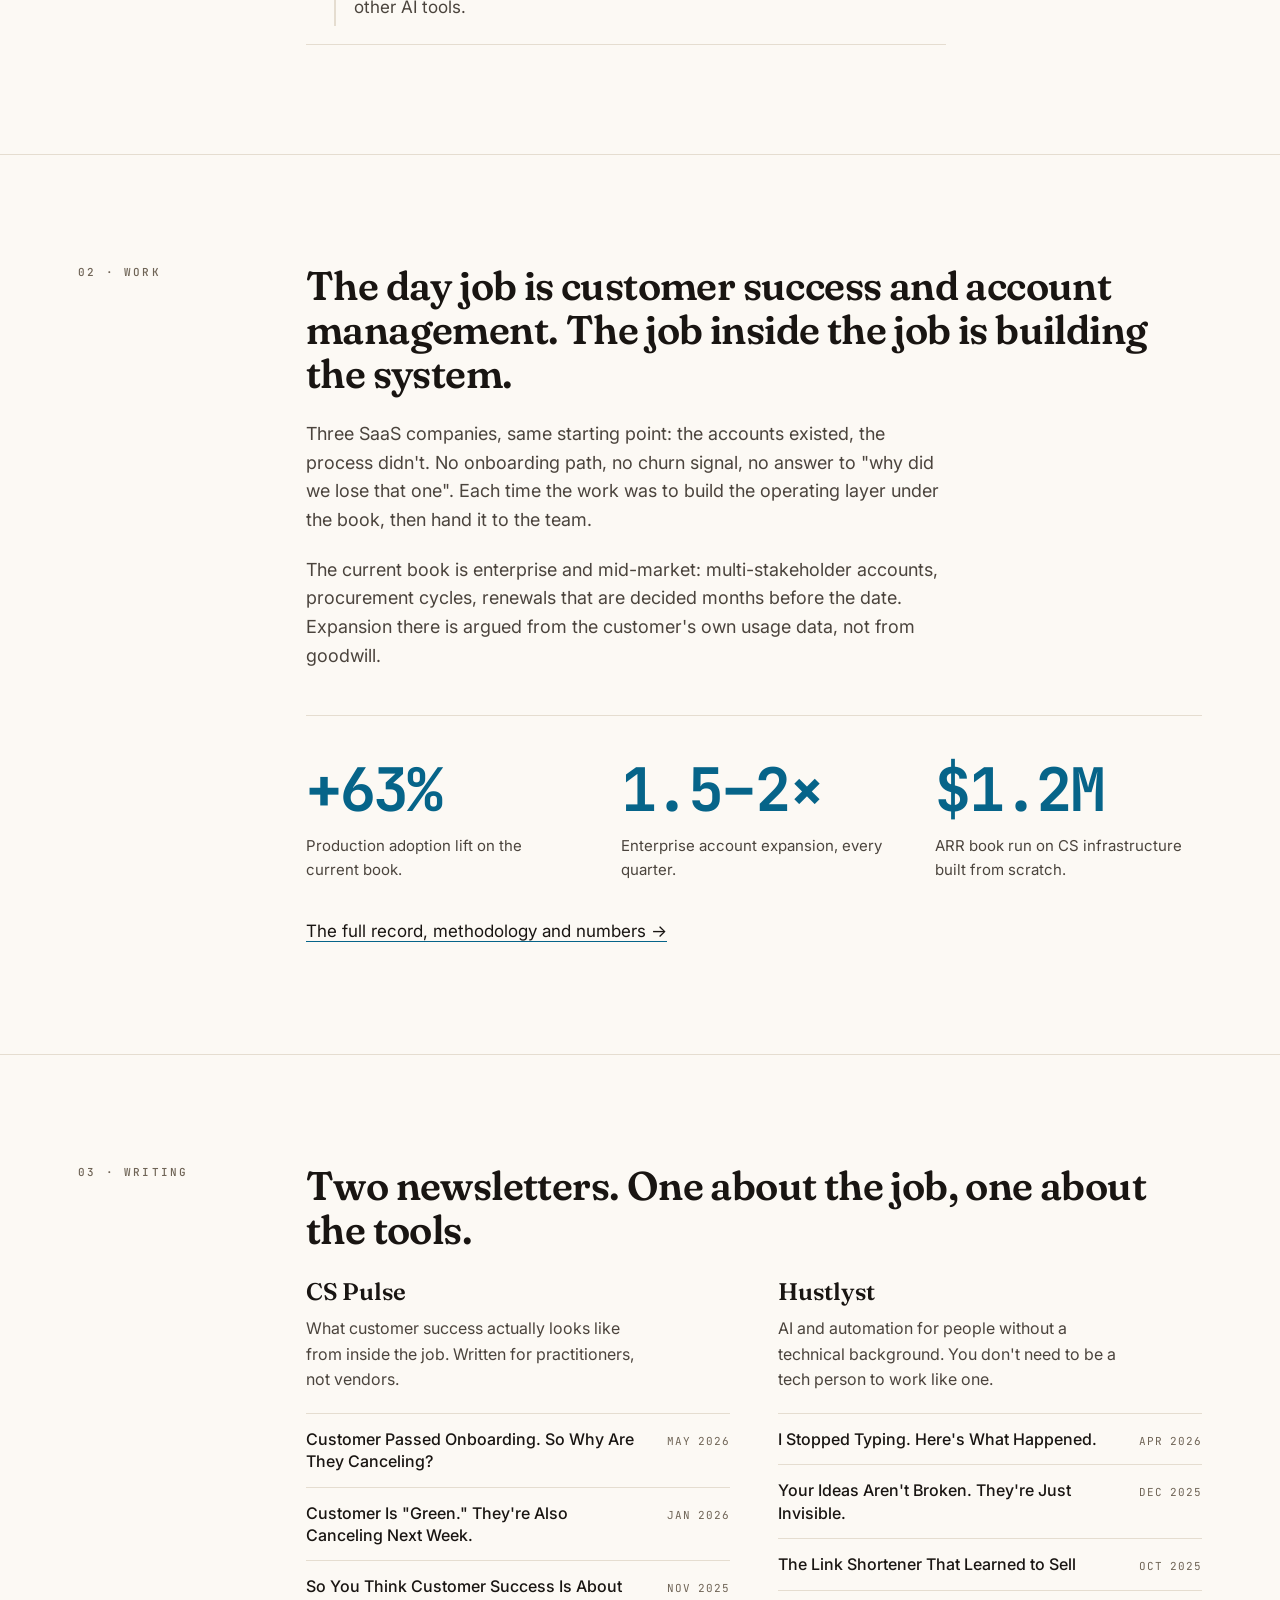
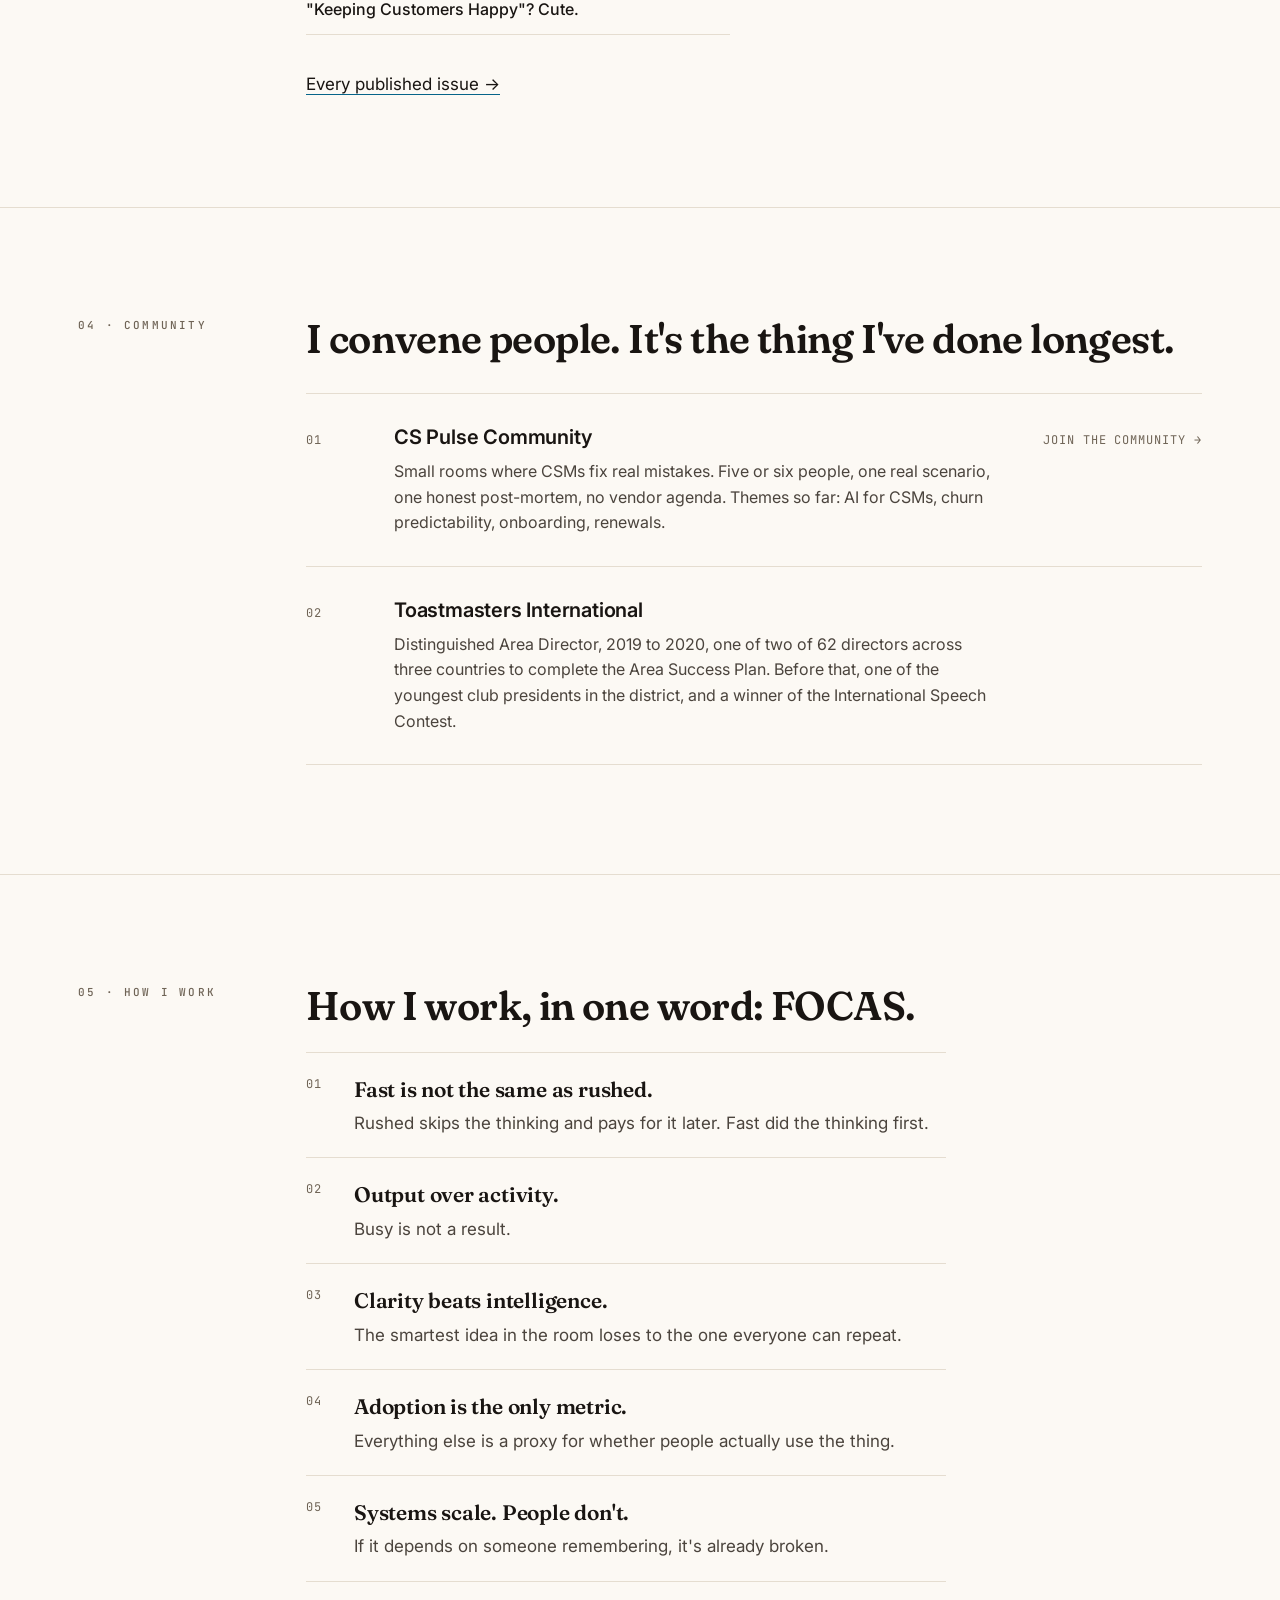
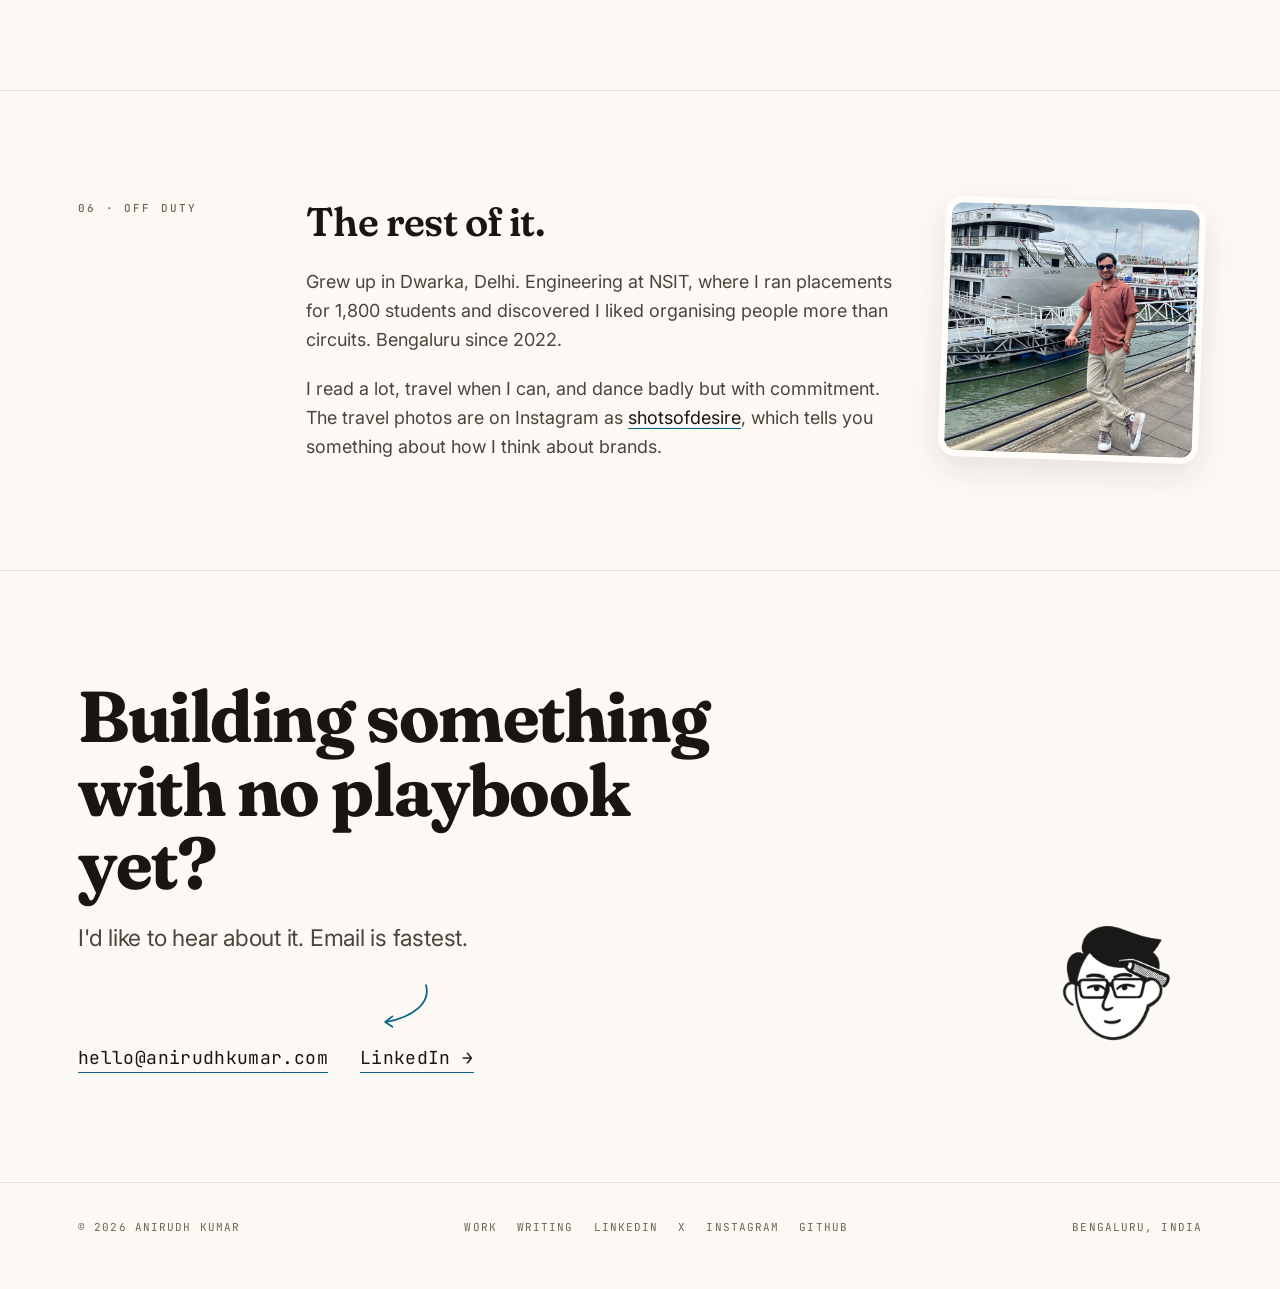
==== commit d1a2e3c4: "Position Cowork OS on the home page as an AI second brain Closes #1  Co-Authored-By: Claude Sonnet 5" ====
--- a/index.html
+++ b/index.html
@@ -98,7 +98,7 @@
             <li>Building. AI skills on GitHub.
               <ul class="sub-list">
                 <li><a class="link" href="https://github.com/CSPulse/customer-success-skills" target="_blank" rel="noopener">Customer Success Skills</a>: thirty-two skills covering the whole of the job, from reading an account to leading the function.</li>
-                <li><a class="link" href="https://github.com/theAnirudhKumar/CoworkOS" target="_blank" rel="noopener">Cowork OS</a>: a template for running an AI assistant inside Claude or ChatGPT across every area of work and life. It carries a memory system, so the assistant learns your context and the work gets easier day by day.</li>
+                <li><a class="link" href="https://github.com/theAnirudhKumar/CoworkOS" target="_blank" rel="noopener">Cowork OS</a>: your AI second brain. It remembers your work, your goals, and your decisions, so every AI chat starts already knowing you. It captures thoughts from your phone, plans your week around your calendar, and tidies itself every week. It works with Claude, ChatGPT, and other AI tools.</li>
               </ul>
             </li>
           </ul>
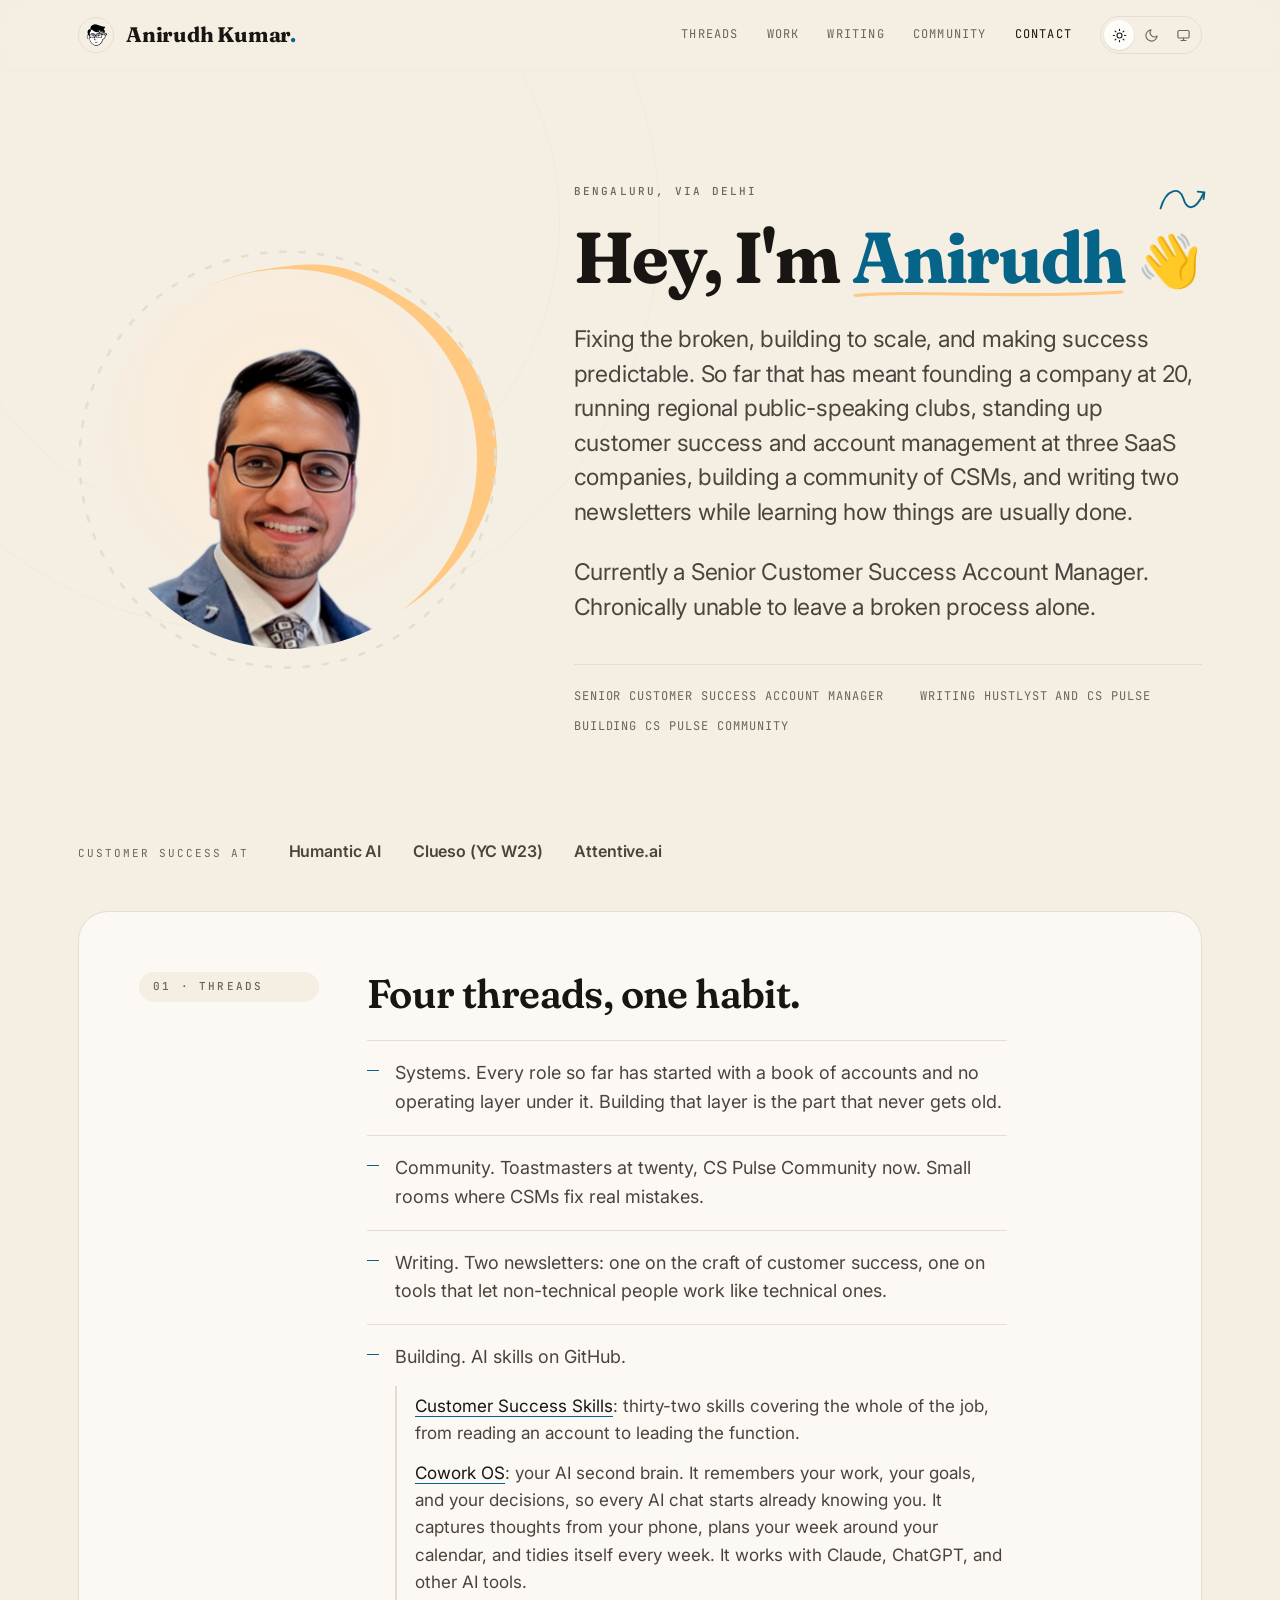
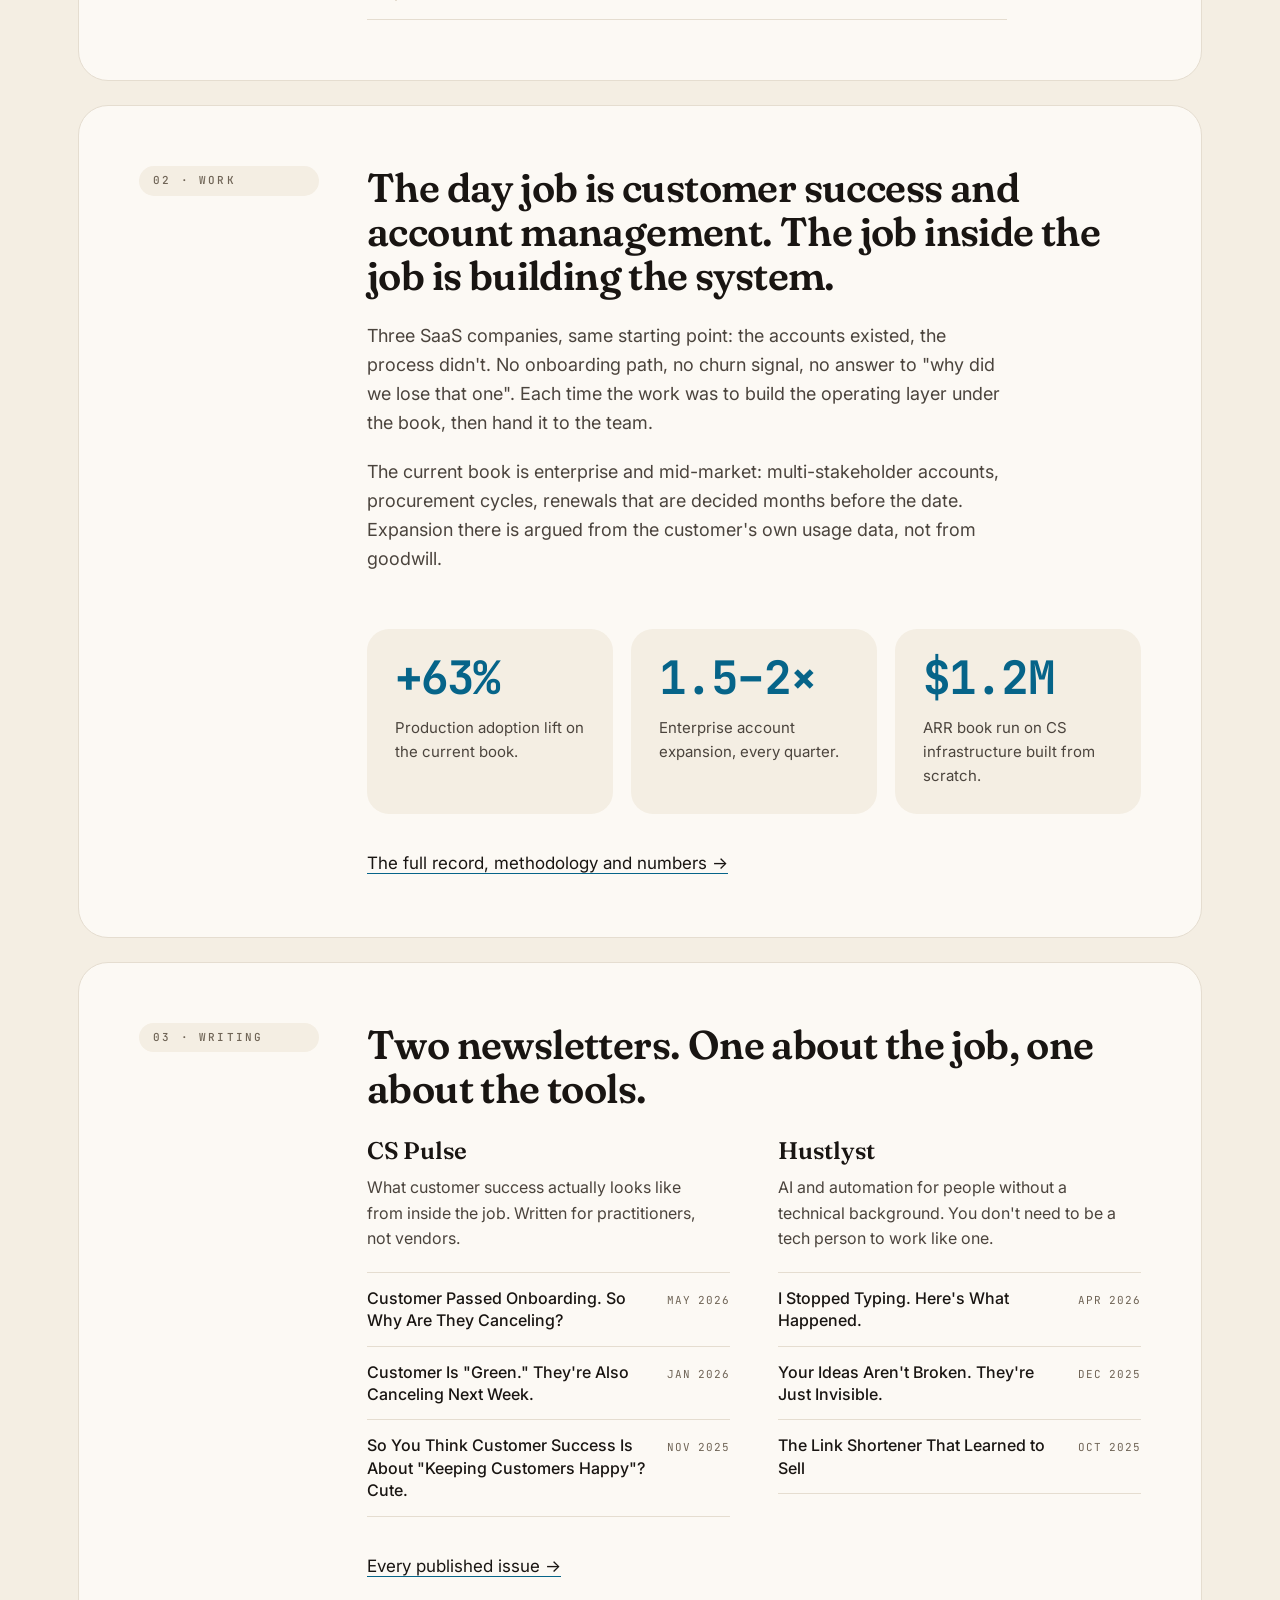
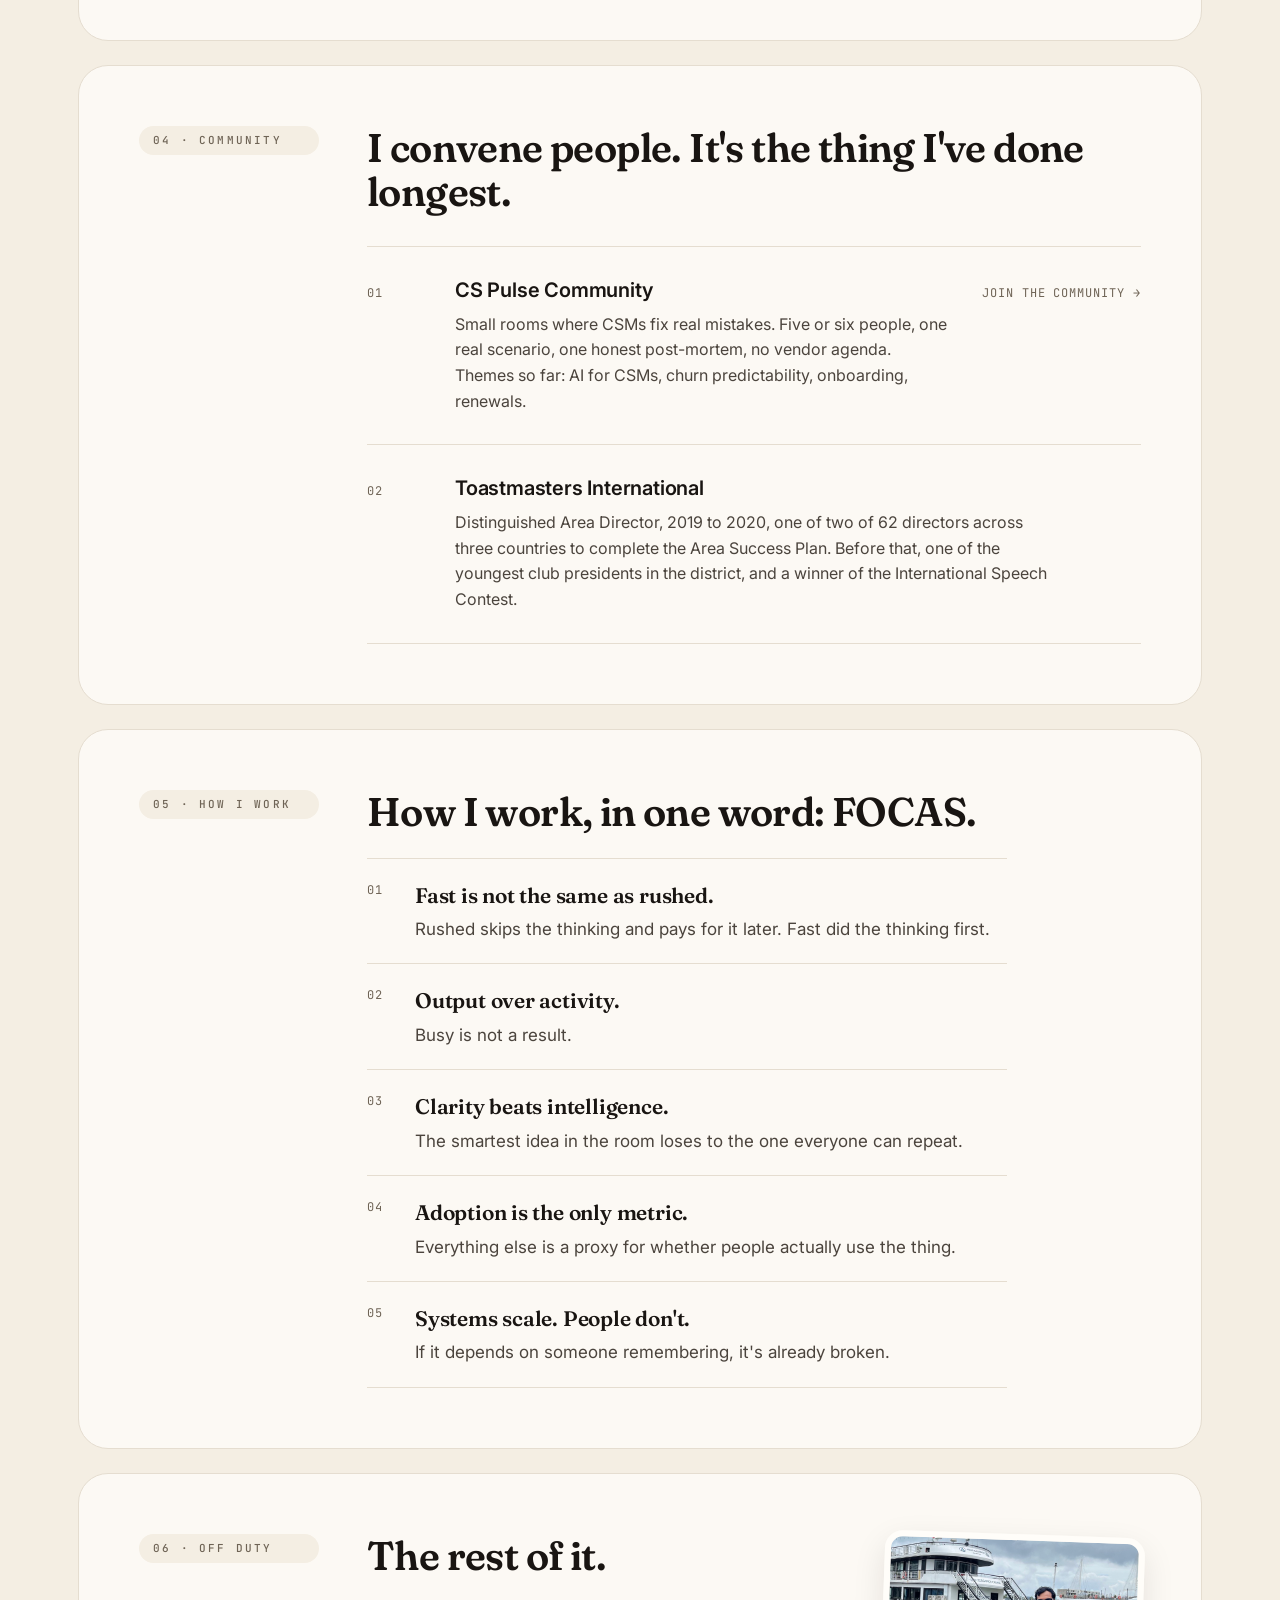
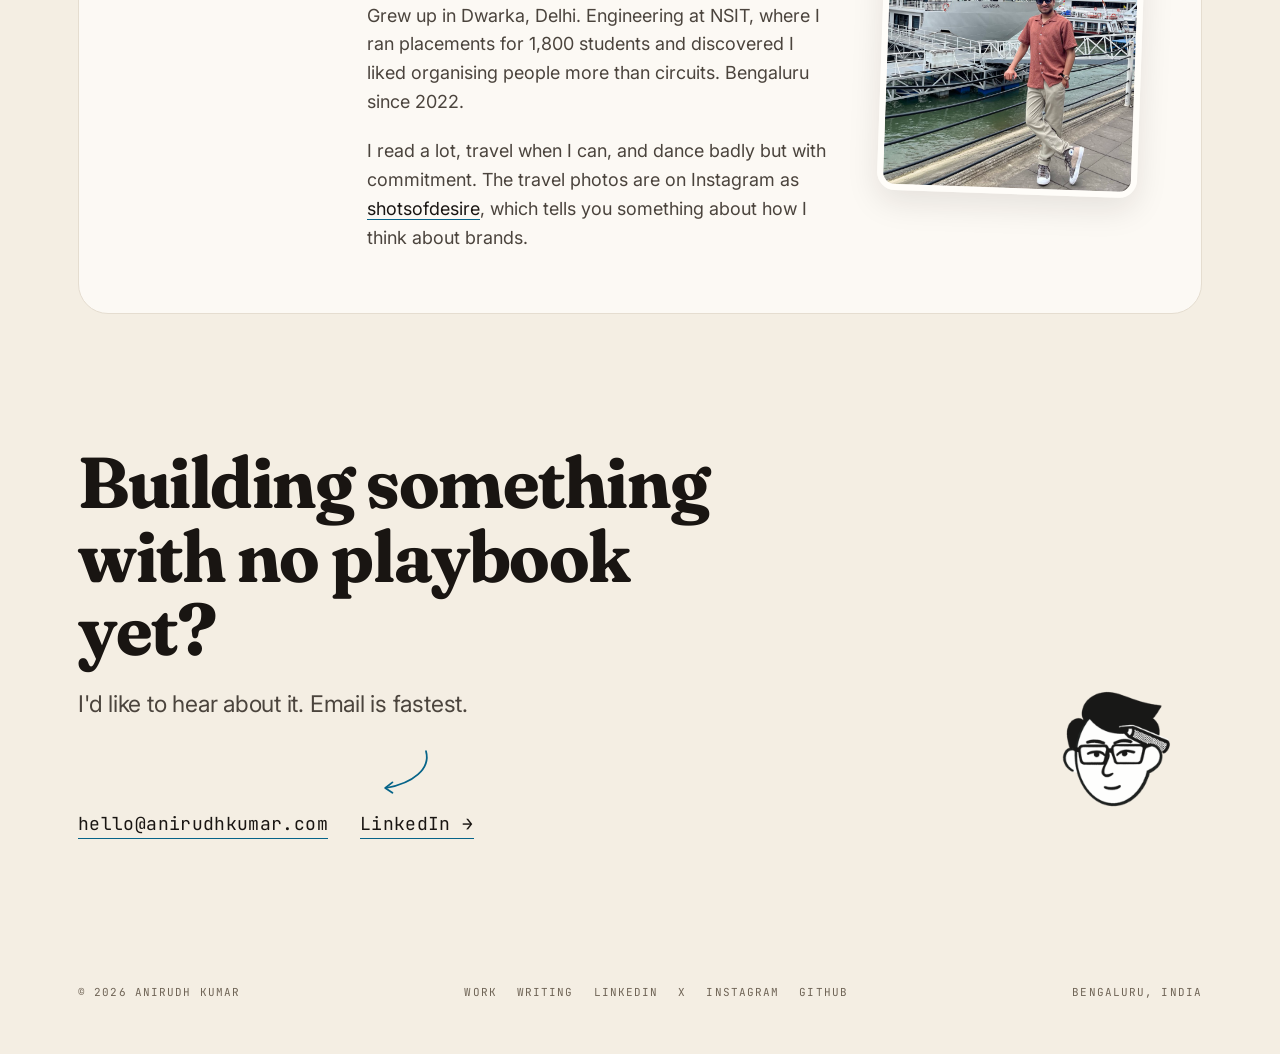
==== commit 94172071: "Desktop layout: each section as a rounded panel Closes #5  Co-Authored-By: Claude Sonnet 5.5 <norepl" ====
--- a/index.html
+++ b/index.html
@@ -21,7 +21,7 @@
 <link rel="preconnect" href="https://fonts.googleapis.com">
 <link rel="preconnect" href="https://fonts.gstatic.com" crossorigin>
 <link href="https://fonts.googleapis.com/css2?family=Fraunces:ital,opsz,wght@0,9..144,600;0,9..144,700;0,9..144,900;1,9..144,600&family=Inter:wght@400;500;600;700&family=JetBrains+Mono:wght@400;500;700&display=swap" rel="stylesheet">
-<link rel="stylesheet" href="/css/style.css?v=202609242105">
+<link rel="stylesheet" href="/css/style.css?v=202611110130">
 </head>
 <body>
 
@@ -31,7 +31,7 @@
       <img src="/assets/mark-64.png" alt="" width="36" height="36">
       <span class="wordmark">Anirudh Kumar<span>.</span></span>
     </a>
-    <nav aria-label="Sections">
+    <nav id="site-nav" aria-label="Sections">
       <a href="#threads">Threads</a>
       <a href="#work">Work</a>
       <a href="#writing">Writing</a>
@@ -42,7 +42,7 @@
         <button type="button" data-theme-set="dark" aria-label="Dark theme"><svg viewBox="0 0 24 24"><path d="M21 12.79A9 9 0 1 1 11.21 3 7 7 0 0 0 21 12.79z"/></svg></button>
         <button type="button" data-theme-set="system" aria-label="Match system theme"><svg viewBox="0 0 24 24"><rect x="3" y="4" width="18" height="12" rx="2"/><path d="M8 20h8M12 16v4"/></svg></button>
       </div>
-    </nav>
+    </nav><button type="button" class="theme-cycle" aria-label="Theme: Light. Tap for Dark." data-pref="light"><svg class="i-light" viewBox="0 0 24 24" aria-hidden="true"><circle cx="12" cy="12" r="4"/><path d="M12 2v2M12 20v2M4.93 4.93l1.41 1.41M17.66 17.66l1.41 1.41M2 12h2M20 12h2M6.34 17.66l-1.41 1.41M19.07 4.93l-1.41 1.41"/></svg><svg class="i-dark" viewBox="0 0 24 24" aria-hidden="true"><path d="M21 12.79A9 9 0 1 1 11.21 3 7 7 0 0 0 21 12.79z"/></svg><svg class="i-system" viewBox="0 0 24 24" aria-hidden="true"><rect x="3" y="4" width="18" height="12" rx="2"/><path d="M8 20h8M12 16v4"/></svg></button><button type="button" class="menu-btn" aria-label="Open menu" aria-expanded="false" aria-controls="site-nav"><i></i><i></i><i></i></button>
   </div>
 </header>
 
@@ -92,10 +92,10 @@
         <div>
           <h2>Four threads, one habit.</h2>
           <ul class="now-list measure">
-            <li>Systems. Every role so far has started with a book of accounts and no operating layer under it. Building that layer is the part that never gets old.</li>
-            <li>Community. Toastmasters at twenty, CS Pulse Community now. Small rooms where CSMs fix real mistakes.</li>
-            <li>Writing. Two newsletters: one on the craft of customer success, one on tools that let non-technical people work like technical ones.</li>
-            <li>Building. AI skills on GitHub.
+            <li><b>Systems.</b> Every role so far has started with a book of accounts and no operating layer under it. Building that layer is the part that never gets old.</li>
+            <li><b>Community.</b> Toastmasters at twenty, CS Pulse Community now. Small rooms where CSMs fix real mistakes.</li>
+            <li><b>Writing.</b> Two newsletters: one on the craft of customer success, one on tools that let non-technical people work like technical ones.</li>
+            <li><b>Building.</b> AI skills on GitHub.
               <ul class="sub-list">
                 <li><a class="link" href="https://github.com/CSPulse/customer-success-skills" target="_blank" rel="noopener">Customer Success Skills</a>: thirty-two skills covering the whole of the job, from reading an account to leading the function.</li>
                 <li><a class="link" href="https://github.com/theAnirudhKumar/CoworkOS" target="_blank" rel="noopener">Cowork OS</a>: your AI second brain. It remembers your work, your goals, and your decisions, so every AI chat starts already knowing you. It captures thoughts from your phone, plans your week around your calendar, and tidies itself every week. It works with Claude, ChatGPT, and other AI tools.</li>
@@ -197,11 +197,11 @@
         <div>
           <h2>How I work, in one word: FOCAS.</h2>
           <ol class="principles">
-            <li><span>Fast is not the same as rushed.</span> Rushed skips the thinking and pays for it later. Fast did the thinking first.</li>
-            <li><span>Output over activity.</span> Busy is not a result.</li>
-            <li><span>Clarity beats intelligence.</span> The smartest idea in the room loses to the one everyone can repeat.</li>
-            <li><span>Adoption is the only metric.</span> Everything else is a proxy for whether people actually use the thing.</li>
-            <li><span>Systems scale. People don't.</span> If it depends on someone remembering, it's already broken.</li>
+            <li data-k="F"><span>Fast is not the same as rushed.</span> Rushed skips the thinking and pays for it later. Fast did the thinking first.</li>
+            <li data-k="O"><span>Output over activity.</span> Busy is not a result.</li>
+            <li data-k="C"><span>Clarity beats intelligence.</span> The smartest idea in the room loses to the one everyone can repeat.</li>
+            <li data-k="A"><span>Adoption is the only metric.</span> Everything else is a proxy for whether people actually use the thing.</li>
+            <li data-k="S"><span>Systems scale. People don't.</span> If it depends on someone remembering, it's already broken.</li>
           </ol>
         </div>
       </div>
@@ -260,7 +260,9 @@
   </div>
 </footer>
 
+<nav class="tabbar" aria-label="Primary"><a href="/" data-tab="home" aria-current="page"><svg viewBox="0 0 24 24" aria-hidden="true"><path d="M3 11l9-7 9 7v9a1 1 0 0 1-1 1h-5v-6H9v6H4a1 1 0 0 1-1-1z"/></svg><span>Home</span></a><a href="/work" data-tab="work"><svg viewBox="0 0 24 24" aria-hidden="true"><rect x="3" y="7" width="18" height="13" rx="2"/><path d="M9 7V5a2 2 0 0 1 2-2h2a2 2 0 0 1 2 2v2M3 13h18"/></svg><span>Work</span></a><a href="/writing" data-tab="writing"><svg viewBox="0 0 24 24" aria-hidden="true"><path d="M4 20h4L19 9a2.8 2.8 0 0 0-4-4L4 16z"/><path d="M13.5 6.5l4 4"/></svg><span>Writing</span></a><a href="/#community" data-tab="community"><svg viewBox="0 0 24 24" aria-hidden="true"><circle cx="9" cy="8" r="3"/><circle cx="17" cy="9" r="2.4"/><path d="M3 20c0-3.3 2.7-6 6-6s6 2.7 6 6M15 14.2c.6-.2 1.2-.2 1.9-.2 2.4 0 4.1 1.8 4.1 4.3"/></svg><span>Community</span></a><a href="/#contact" data-tab="contact"><svg viewBox="0 0 24 24" aria-hidden="true"><rect x="3" y="5" width="18" height="14" rx="2"/><path d="M3 7l9 6 9-6"/></svg><span>Contact</span></a></nav>
+
 <script>document.getElementById('yr').textContent = new Date().getFullYear();</script>
-<script src="/js/main.js?v=202609242105"></script>
+<script src="/js/main.js?v=202611110130"></script>
 </body>
 </html>
--- a/css/style.css
+++ b/css/style.css
@@ -278,3 +278,130 @@
 @media (max-width:820px){ .offduty{grid-template-columns:1fr;} }
 .offduty-photo{width:100%; max-width:260px; aspect-ratio:1/1; object-fit:cover; object-position:60% 40%; border-radius:18px; transform:rotate(2deg); border:6px solid var(--bone); box-shadow:0 12px 32px rgba(25,21,18,.10);}
 :root[data-theme="dark"] .offduty-photo{border-color:var(--bone); box-shadow:0 12px 32px rgba(0,0,0,.4);}
+
+/* ---------- Phone layout: header buttons, tab bar, row hero, cards ---------- */
+.theme-cycle, .menu-btn, .tabbar{display:none;}
+.now-list li b{font-weight:inherit;}
+
+@media (max-width:760px){
+  :root{--step:52px;}
+  body{padding-bottom:84px;}
+
+  /* Header: brand, theme button, menu button. The nav becomes the dropdown. */
+  .masthead .shell{gap:10px; padding-top:12px; padding-bottom:12px;}
+  .brand img{width:34px; height:34px;}
+  .wordmark{display:block; font-size:20px;}
+  .theme-cycle, .menu-btn{
+    width:38px; height:38px; border-radius:50%; border:1px solid var(--rule); background:var(--linen);
+    color:var(--ink); padding:0; cursor:pointer; display:grid; flex-shrink:0;
+  }
+  .theme-cycle{margin-left:auto; place-items:center;}
+  .theme-cycle svg{width:17px; height:17px; stroke:currentColor; fill:none; stroke-width:1.8; stroke-linecap:round; stroke-linejoin:round;}
+  .theme-cycle .i-dark, .theme-cycle .i-system{display:none;}
+  .theme-cycle[data-pref="dark"] .i-light, .theme-cycle[data-pref="system"] .i-light{display:none;}
+  .theme-cycle[data-pref="dark"] .i-dark, .theme-cycle[data-pref="system"] .i-system{display:block;}
+  .menu-btn{place-content:center; gap:4px;}
+  .menu-btn i{display:block; width:16px; height:1.8px; background:var(--ink); border-radius:2px; transition:transform 200ms ease, opacity 200ms ease;}
+  .masthead.open .menu-btn i:nth-child(1){transform:translateY(5.8px) rotate(45deg);}
+  .masthead.open .menu-btn i:nth-child(2){opacity:0;}
+  .masthead.open .menu-btn i:nth-child(3){transform:translateY(-5.8px) rotate(-45deg);}
+  .masthead nav{
+    display:none; position:absolute; top:100%; left:0; right:0; flex-direction:column; align-items:stretch; gap:0;
+    background:var(--paper); border-bottom:1px solid var(--rule); padding:6px var(--gutter) 22px;
+    box-shadow:0 18px 30px rgba(25,21,18,.08); counter-reset:nav;
+  }
+  .masthead.open nav{display:flex;}
+  .masthead nav a, .masthead nav a.nav-hide-sm, .masthead nav a.nav-hide-xs{
+    display:flex; align-items:baseline; gap:16px; padding:14px 0; border-bottom:1px solid var(--rule-soft);
+    font-family:var(--font-display); font-weight:600; font-size:26px; letter-spacing:-0.01em; text-transform:none; color:var(--ink);
+  }
+  .masthead nav a::before{counter-increment:nav; content:counter(nav,decimal-leading-zero); font:500 11px var(--font-mono); letter-spacing:0.08em; color:var(--slate);}
+  .masthead nav a.is-active{color:var(--cove);}
+  .masthead nav .theme-switch{display:none;}
+
+  /* Bottom tab bar */
+  .tabbar{
+    display:flex; justify-content:space-around; position:fixed; left:0; right:0; bottom:0; z-index:70;
+    background:color-mix(in srgb, var(--bone) 94%, transparent); backdrop-filter:blur(14px);
+    border-top:1px solid var(--rule); padding:9px 4px calc(10px + env(safe-area-inset-bottom));
+  }
+  .tabbar a{display:flex; flex-direction:column; align-items:center; gap:4px; min-width:58px; color:var(--slate);}
+  .tabbar a span{font:500 9.5px var(--font-mono); letter-spacing:0.05em; text-transform:uppercase;}
+  .tabbar svg{width:22px; height:22px; stroke:currentColor; fill:none; stroke-width:1.7; stroke-linecap:round; stroke-linejoin:round;}
+  .tabbar a[aria-current]{color:var(--cove);}
+
+  /* Hero: photo left, name right */
+  .hero{padding:26px 0 34px;}
+  .hero-grid{
+    grid-template-columns:var(--ph,128px) minmax(0,1fr);
+    grid-template-areas:"eyebrow eyebrow" "photo title" "lede lede" "lede2 lede2" "meta meta";
+    column-gap:22px; row-gap:0; align-items:center;
+  }
+  .hero-grid > div:not(.portrait){display:contents;}
+  .hero-grid .eyebrow{grid-area:eyebrow; margin:0 0 20px;}
+  .hero-grid .portrait{grid-area:photo; width:var(--ph,128px); max-width:none; justify-self:start;}
+  .hero-grid h1.display{grid-area:title; font-size:clamp(30px,9.2vw,36px); max-width:none; line-height:1.05;}
+  .hero-grid .squig{display:none;}
+  .hero-grid p.lede:nth-of-type(1){grid-area:lede; margin-top:28px; font-size:18px;}
+  .hero-grid p.lede:nth-of-type(2){grid-area:lede2; margin-top:12px; font-size:18px;}
+  .hero-grid .hero-meta{grid-area:meta; margin-top:26px; font-size:11px;}
+  .portrait .ring{inset:-8%;}
+
+  /* Cards */
+  .split > *, .closer-grid > *, .offduty > *, .two-col > *{min-width:0;}
+  .now-list{border-top:0;}
+  .now-list li{background:var(--bone); border:1px solid var(--rule); border-radius:16px; padding:18px; margin-bottom:12px;}
+  .now-list li::before{display:none;}
+  .now-list li b{display:block; font-family:var(--font-display); font-size:20px; font-weight:600; color:var(--ink); margin-bottom:4px; letter-spacing:-0.01em;}
+  .now-list .sub-list{border-left:2px solid var(--apricot);}
+  .now-list .sub-list li{background:transparent; border:0; border-radius:0; padding:6px 0; margin:0;}
+  .figures{display:flex; overflow-x:auto; scroll-snap-type:x mandatory; gap:12px; margin-right:calc(var(--gutter) * -1); padding:0 var(--gutter) 8px 0; border-top:0;}
+  .figure{flex:0 0 70%; scroll-snap-align:start; background:var(--bone); border:1px solid var(--rule); border-radius:16px; padding:20px;}
+  .figure .n{font-size:44px;}
+  .rows{border-top:0;}
+  .row{grid-template-columns:minmax(0,1fr); gap:16px; background:var(--bone); border:1px solid var(--rule); border-radius:16px; padding:18px; margin-bottom:12px;}
+  .row .idx{display:none;}
+  .row .row-go{grid-column:1; margin-top:0; color:var(--cove);}
+  .row .row-go:empty{display:none;}
+  .principles li, .principles li:first-child{border:0; padding:12px 0 12px 58px; min-height:56px;}
+  .principles li::before{
+    counter-increment:none; content:attr(data-k); top:10px; width:42px; height:42px; border-radius:50%;
+    background:var(--apricot); color:#191512; display:grid; place-items:center; font:700 22px var(--font-display); letter-spacing:0;
+  }
+  .ledger{border-top:0;}
+  .entry{background:var(--bone); border:1px solid var(--rule); border-radius:16px; padding:20px; margin-bottom:12px;}
+  .issue-list{border-top:0;}
+  .issue-list li{background:var(--bone); border:1px solid var(--rule); border-radius:14px; padding:14px 16px; margin-bottom:10px;}
+  .foot{padding-bottom:40px;}
+}
+@media (max-width:350px){
+  .wordmark{display:none;}
+  .hero-grid{--ph:100px; column-gap:16px;}
+  .hero-grid h1.display{font-size:26px;}
+  .tabbar a{min-width:50px;}
+  .tabbar a span{font-size:8.5px; letter-spacing:0.02em;}
+}
+
+/* ---------- Desktop layout: each section is a rounded panel ---------- */
+@media (min-width:761px){
+  :root{--ground:var(--linen); --panel:var(--paper);}
+  :root[data-theme="dark"]{--ground:var(--paper); --panel:var(--bone);}
+  body{background:var(--ground);}
+  .masthead{background:color-mix(in srgb, var(--ground) 90%, transparent);}
+  .proof{border-color:transparent; margin-bottom:24px;}
+  .band{
+    border-top:0; width:calc(100% - var(--gutter) * 2); max-width:1124px; margin:0 auto 24px; padding:60px 0;
+    background:var(--panel); border:1px solid var(--rule); border-radius:30px; scroll-margin-top:84px;
+  }
+  .band .shell{padding:0 60px;}
+  .band .eyebrow{display:inline-block; background:var(--linen); border-radius:999px; padding:6px 14px; margin-bottom:22px;}
+  :root[data-theme="dark"] .band .eyebrow{background:var(--ground);}
+  .closer{border-top:0;}
+  .foot{border-top:0;}
+  .page-head{padding-bottom:36px;}
+  .figures{border-top:0; padding-top:12px; gap:18px;}
+  .figure{background:var(--linen); border-radius:22px; padding:26px 28px;}
+  :root[data-theme="dark"] .figure{background:var(--ground);}
+  .band .figure .n{font-size:clamp(30px,3.6vw,52px); white-space:nowrap;}
+}
+@media (min-width:761px) and (max-width:1000px){ .figures{grid-template-columns:1fr; gap:18px;} }
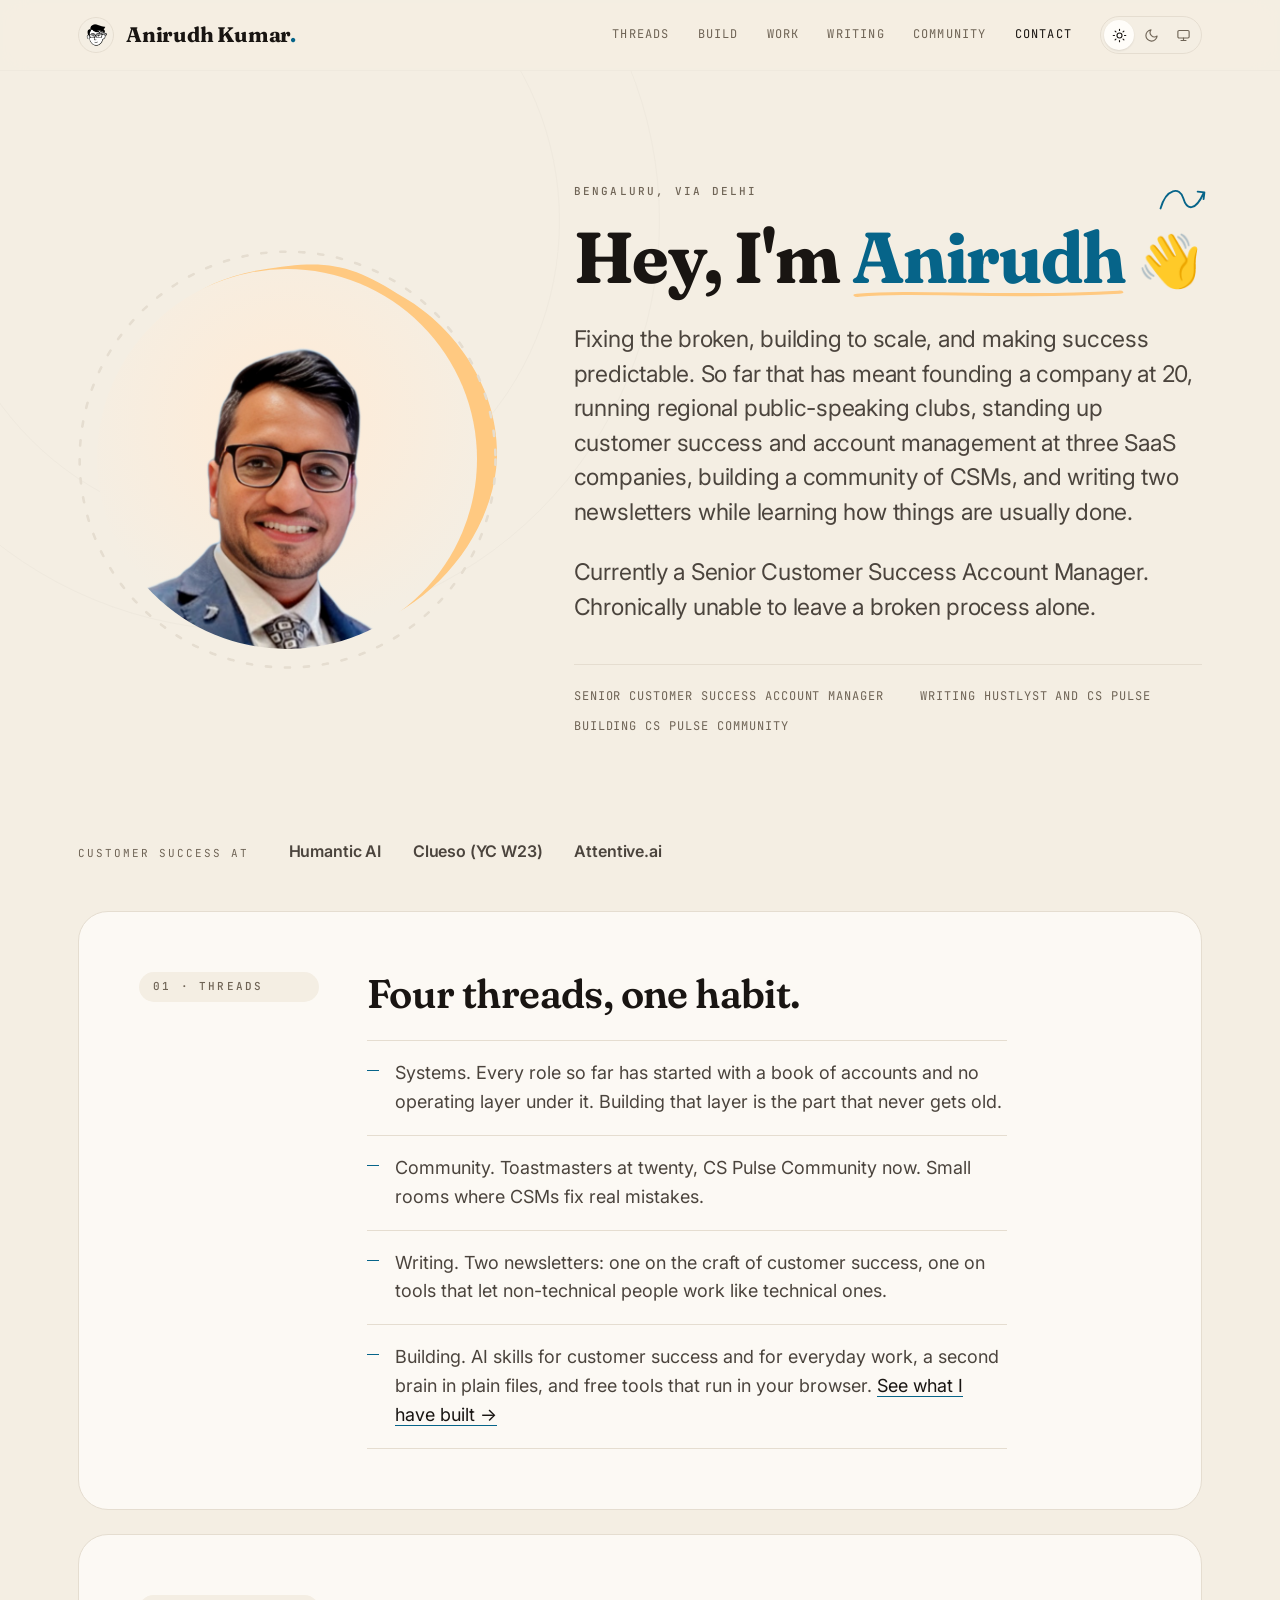
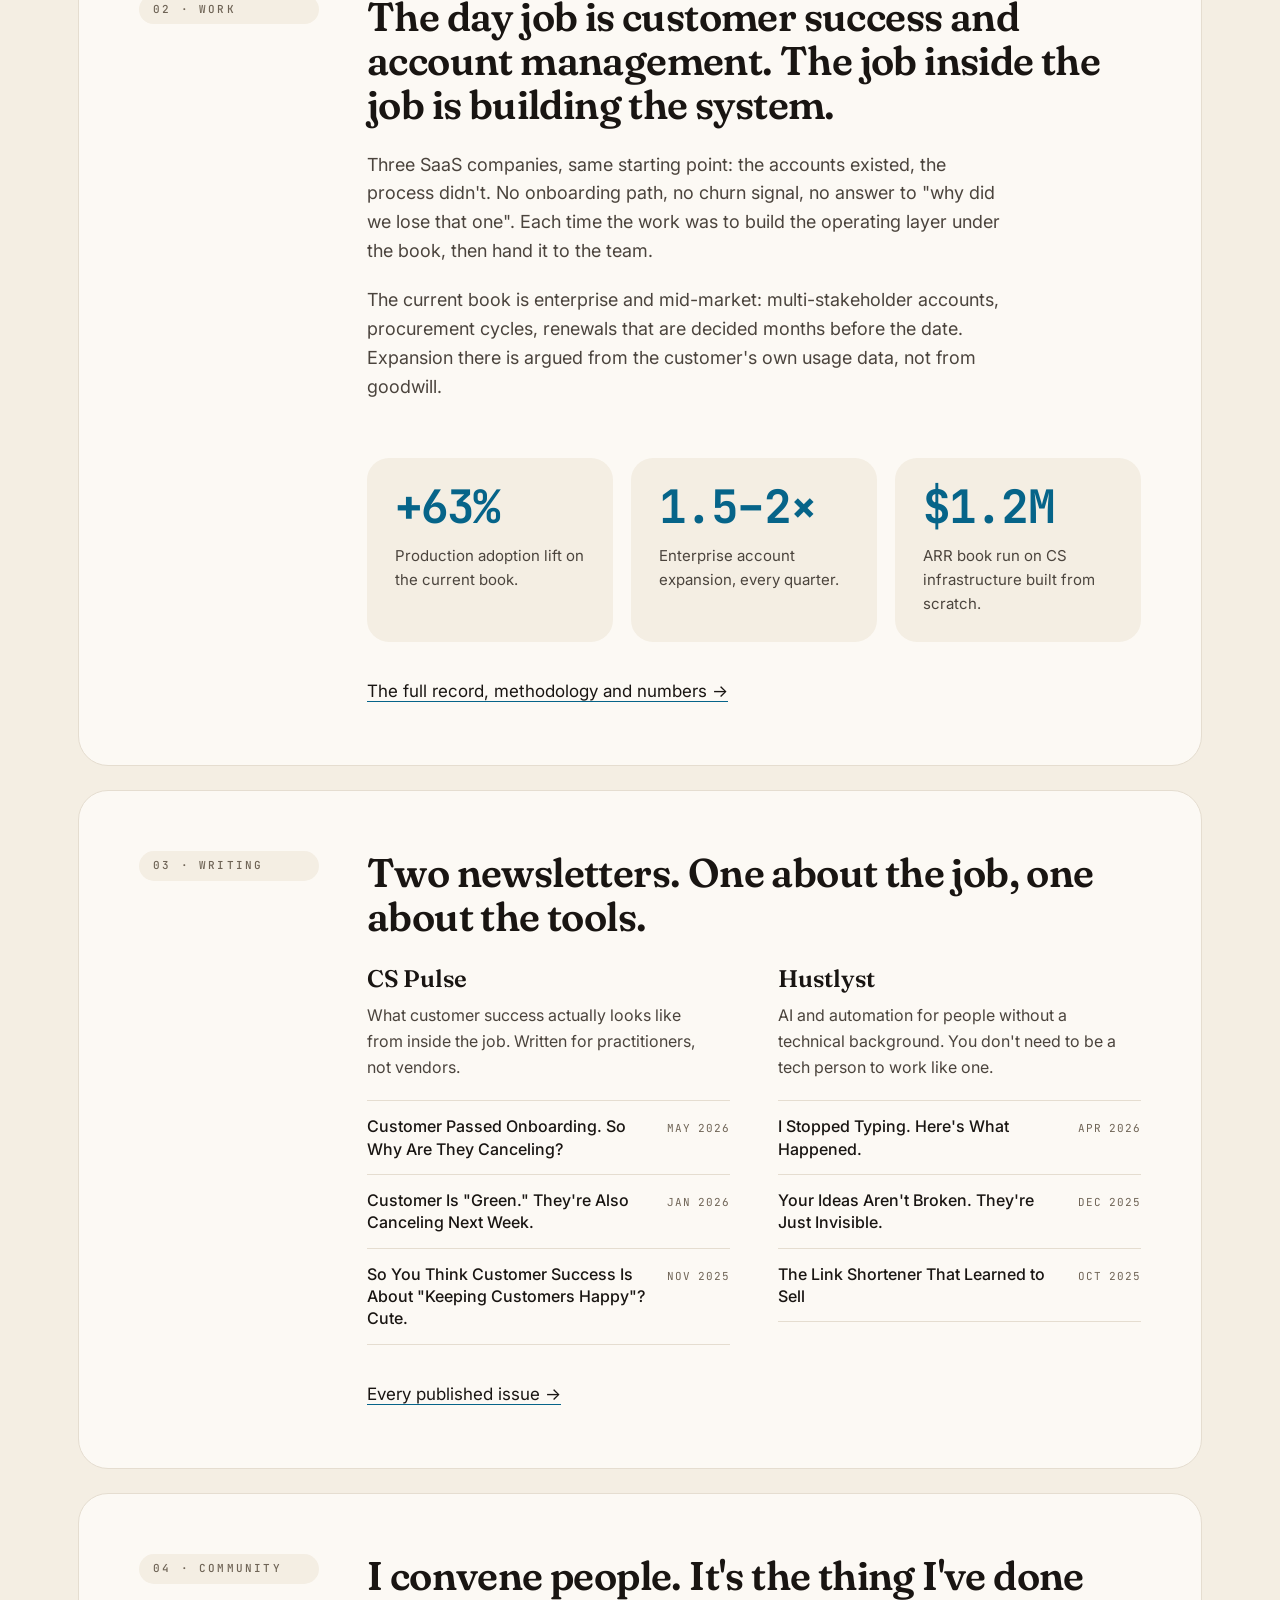
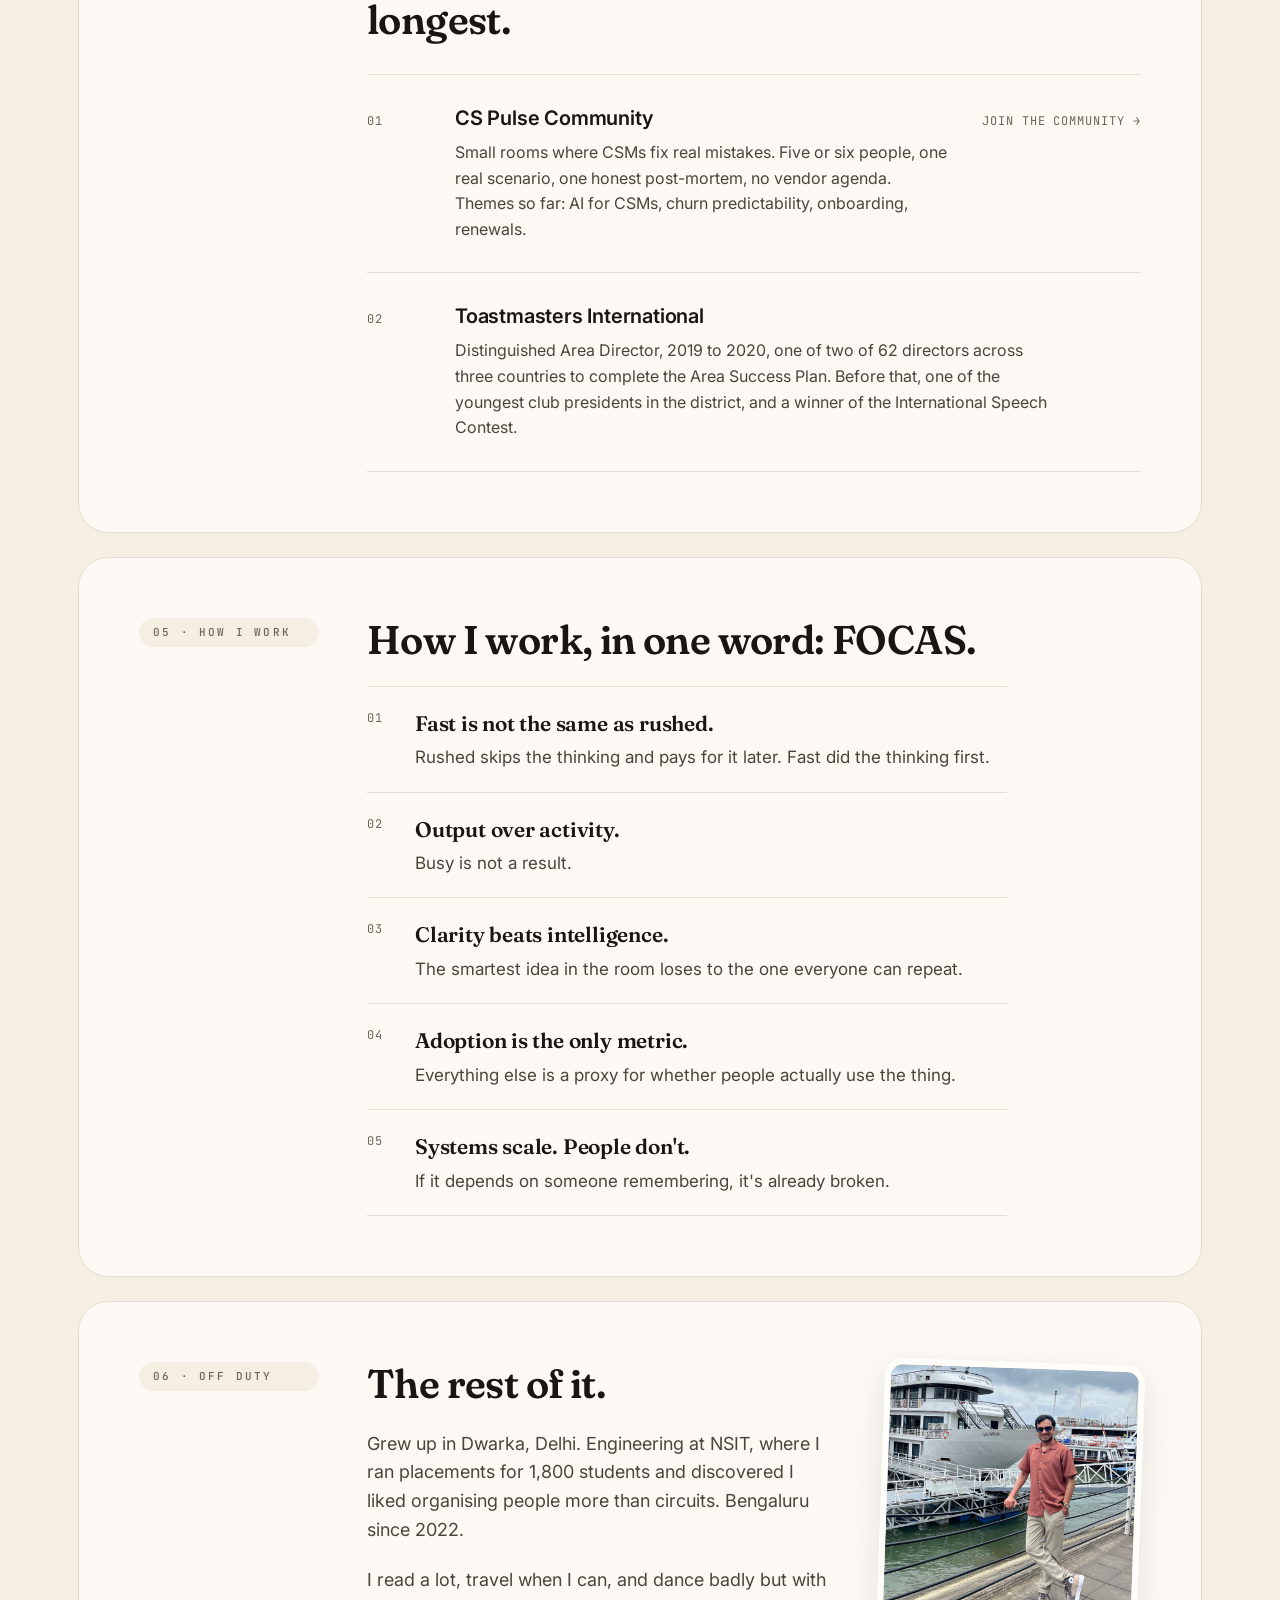
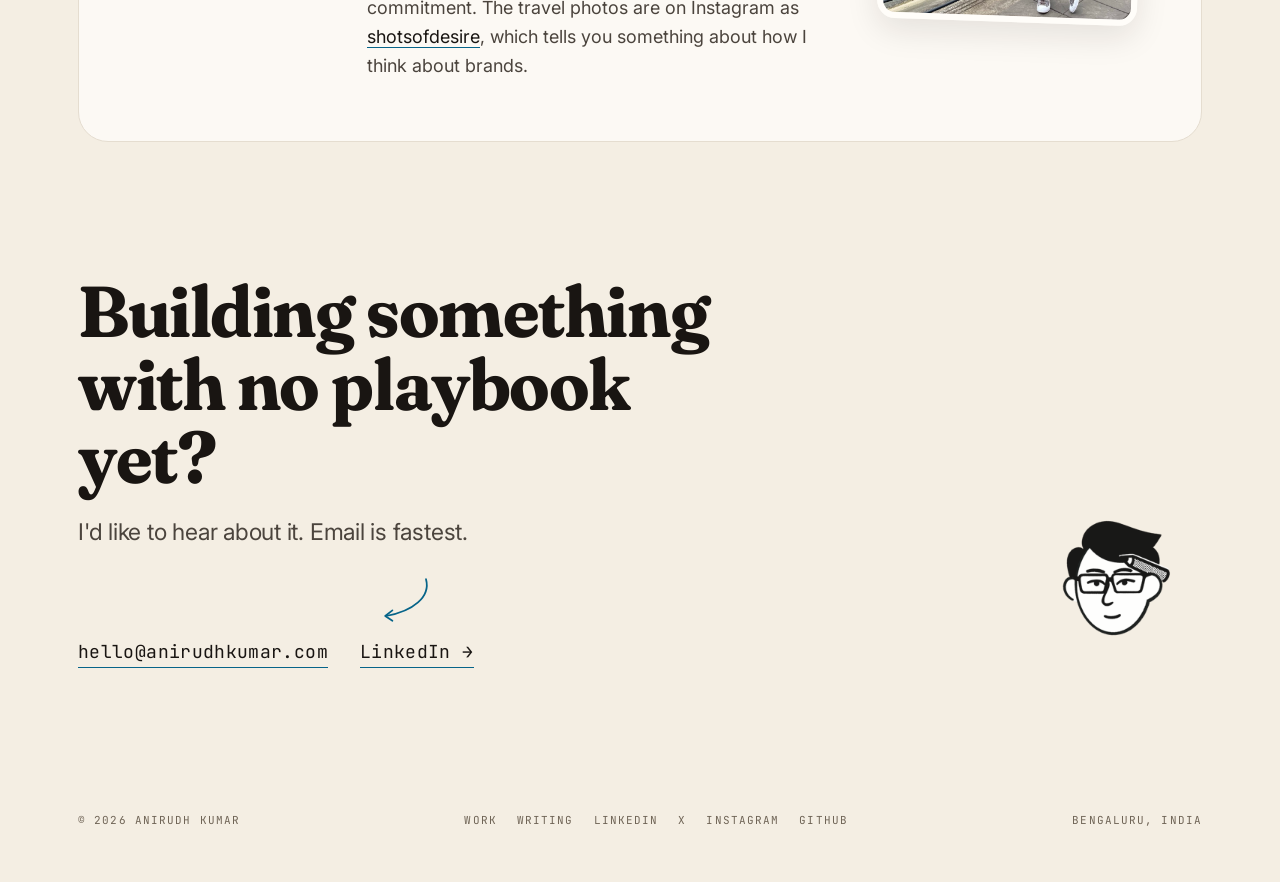
==== commit 10b5f3e1: "Add a Build page and link it from the menu (#11) New /build page with four sections and a demo card." ====
--- a/index.html
+++ b/index.html
@@ -3,7 +3,8 @@
 <head>
 <meta charset="UTF-8">
 <meta name="viewport" content="width=device-width, initial-scale=1">
-<script>(function(){var t=localStorage.getItem('theme')||'light';if(t!=='light'&&t!=='dark'&&t!=='system')t='light';var d=t==='dark'||(t==='system'&&window.matchMedia('(prefers-color-scheme: dark)').matches);if(d)document.documentElement.setAttribute('data-theme','dark');document.documentElement.setAttribute('data-theme-pref',t);})();</script>
+<meta name="theme-color" content="#FCF9F4">
+<script>(function(){var t=localStorage.getItem('theme')||'light';if(t!=='light'&&t!=='dark'&&t!=='system')t='light';var d=t==='dark'||(t==='system'&&window.matchMedia('(prefers-color-scheme: dark)').matches);if(d)document.documentElement.setAttribute('data-theme','dark');document.documentElement.setAttribute('data-theme-pref',t);var m=document.querySelector('meta[name="theme-color"]');if(m)m.setAttribute('content',d?'#14110D':(window.matchMedia('(min-width:761px)').matches?'#F4EEE3':'#FCF9F4'));})();</script>
 <title>Anirudh Kumar</title>
 <meta name="description" content="I build systems in places that don't have any yet. Founder at 20, Toastmasters district leader, customer success and account management at three SaaS companies, two newsletters. Bengaluru.">
 <meta property="og:type" content="website">
@@ -21,7 +22,7 @@
 <link rel="preconnect" href="https://fonts.googleapis.com">
 <link rel="preconnect" href="https://fonts.gstatic.com" crossorigin>
 <link href="https://fonts.googleapis.com/css2?family=Fraunces:ital,opsz,wght@0,9..144,600;0,9..144,700;0,9..144,900;1,9..144,600&family=Inter:wght@400;500;600;700&family=JetBrains+Mono:wght@400;500;700&display=swap" rel="stylesheet">
-<link rel="stylesheet" href="/css/style.css?v=202611110130">
+<link rel="stylesheet" href="/css/style.css?v=202611141727">
 </head>
 <body>
 
@@ -33,6 +34,7 @@
     </a>
     <nav id="site-nav" aria-label="Sections">
       <a href="#threads">Threads</a>
+      <a href="/build">Build</a>
       <a href="#work">Work</a>
       <a href="#writing">Writing</a>
       <a href="#community" class="nav-hide-sm">Community</a>
@@ -95,12 +97,7 @@
             <li><b>Systems.</b> Every role so far has started with a book of accounts and no operating layer under it. Building that layer is the part that never gets old.</li>
             <li><b>Community.</b> Toastmasters at twenty, CS Pulse Community now. Small rooms where CSMs fix real mistakes.</li>
             <li><b>Writing.</b> Two newsletters: one on the craft of customer success, one on tools that let non-technical people work like technical ones.</li>
-            <li><b>Building.</b> AI skills on GitHub.
-              <ul class="sub-list">
-                <li><a class="link" href="https://github.com/CSPulse/customer-success-skills" target="_blank" rel="noopener">Customer Success Skills</a>: thirty-two skills covering the whole of the job, from reading an account to leading the function.</li>
-                <li><a class="link" href="https://github.com/theAnirudhKumar/CoworkOS" target="_blank" rel="noopener">Cowork OS</a>: your AI second brain. It remembers your work, your goals, and your decisions, so every AI chat starts already knowing you. It captures thoughts from your phone, plans your week around your calendar, and tidies itself every week. It works with Claude, ChatGPT, and other AI tools.</li>
-              </ul>
-            </li>
+            <li><b>Building.</b> AI skills for customer success and for everyday work, a second brain in plain files, and free tools that run in your browser. <a class="link" href="/build">See what I have built &rarr;</a></li>
           </ul>
         </div>
       </div>
@@ -263,6 +260,6 @@
 <nav class="tabbar" aria-label="Primary"><a href="/" data-tab="home" aria-current="page"><svg viewBox="0 0 24 24" aria-hidden="true"><path d="M3 11l9-7 9 7v9a1 1 0 0 1-1 1h-5v-6H9v6H4a1 1 0 0 1-1-1z"/></svg><span>Home</span></a><a href="/work" data-tab="work"><svg viewBox="0 0 24 24" aria-hidden="true"><rect x="3" y="7" width="18" height="13" rx="2"/><path d="M9 7V5a2 2 0 0 1 2-2h2a2 2 0 0 1 2 2v2M3 13h18"/></svg><span>Work</span></a><a href="/writing" data-tab="writing"><svg viewBox="0 0 24 24" aria-hidden="true"><path d="M4 20h4L19 9a2.8 2.8 0 0 0-4-4L4 16z"/><path d="M13.5 6.5l4 4"/></svg><span>Writing</span></a><a href="/#community" data-tab="community"><svg viewBox="0 0 24 24" aria-hidden="true"><circle cx="9" cy="8" r="3"/><circle cx="17" cy="9" r="2.4"/><path d="M3 20c0-3.3 2.7-6 6-6s6 2.7 6 6M15 14.2c.6-.2 1.2-.2 1.9-.2 2.4 0 4.1 1.8 4.1 4.3"/></svg><span>Community</span></a><a href="/#contact" data-tab="contact"><svg viewBox="0 0 24 24" aria-hidden="true"><rect x="3" y="5" width="18" height="14" rx="2"/><path d="M3 7l9 6 9-6"/></svg><span>Contact</span></a></nav>
 
 <script>document.getElementById('yr').textContent = new Date().getFullYear();</script>
-<script src="/js/main.js?v=202611110130"></script>
+<script src="/js/main.js?v=202611141727"></script>
 </body>
 </html>
--- a/css/style.css
+++ b/css/style.css
@@ -40,6 +40,9 @@
   --apricot-wash:#3A2C18;
 }
 
+:root{color-scheme:light;}
+:root[data-theme="dark"]{color-scheme:dark;}
+html{background:var(--paper);}
 *,*::before,*::after{box-sizing:border-box;}
 html{scroll-behavior:smooth; -webkit-text-size-adjust:100%;}
 @media (prefers-reduced-motion:reduce){ html{scroll-behavior:auto;} }
@@ -287,7 +290,10 @@
   :root{--step:52px;}
   body{padding-bottom:84px;}
 
-  /* Header: brand, theme button, menu button. The nav becomes the dropdown. */
+  /* Header: brand, theme button, menu button. The nav becomes the dropdown.
+     Solid and unblurred on phones: Safari takes its bar colour from the page background or an opaque
+     fixed top and bottom element, and skips one that has a blur on it. */
+  .masthead{background:var(--paper); -webkit-backdrop-filter:none; backdrop-filter:none;}
   .masthead .shell{gap:10px; padding-top:12px; padding-bottom:12px;}
   .brand img{width:34px; height:34px;}
   .wordmark{display:block; font-size:20px;}
@@ -322,8 +328,7 @@
   /* Bottom tab bar */
   .tabbar{
     display:flex; justify-content:space-around; position:fixed; left:0; right:0; bottom:0; z-index:70;
-    background:color-mix(in srgb, var(--bone) 94%, transparent); backdrop-filter:blur(14px);
-    border-top:1px solid var(--rule); padding:9px 4px calc(10px + env(safe-area-inset-bottom));
+    background:var(--paper); border-top:1px solid var(--rule); padding:9px 4px calc(10px + env(safe-area-inset-bottom));
   }
   .tabbar a{display:flex; flex-direction:column; align-items:center; gap:4px; min-width:58px; color:var(--slate);}
   .tabbar a span{font:500 9.5px var(--font-mono); letter-spacing:0.05em; text-transform:uppercase;}
@@ -386,7 +391,7 @@
 @media (min-width:761px){
   :root{--ground:var(--linen); --panel:var(--paper);}
   :root[data-theme="dark"]{--ground:var(--paper); --panel:var(--bone);}
-  body{background:var(--ground);}
+  html, body{background:var(--ground);}
   .masthead{background:color-mix(in srgb, var(--ground) 90%, transparent);}
   .proof{border-color:transparent; margin-bottom:24px;}
   .band{
@@ -405,3 +410,34 @@
   .band .figure .n{font-size:clamp(30px,3.6vw,52px); white-space:nowrap;}
 }
 @media (min-width:761px) and (max-width:1000px){ .figures{grid-template-columns:1fr; gap:18px;} }
+
+/* ---------- Build page ---------- */
+.proj-grid{display:grid; gap:16px; margin-top:8px;}
+.proj-grid.one{grid-template-columns:minmax(0,1fr);}
+.proj-grid.two{grid-template-columns:repeat(2,minmax(0,1fr));}
+.proj-grid.three{grid-template-columns:repeat(3,minmax(0,1fr));}
+.proj{display:flex; flex-direction:column; gap:8px; background:var(--linen); border:1px solid var(--rule); border-radius:20px; padding:24px 26px; color:var(--ink);}
+a.proj{transition:border-color 180ms ease, transform 180ms ease;}
+a.proj:hover{border-color:var(--cove); transform:translateY(-2px);}
+.proj .tag, .feat .tag{font:500 10.5px var(--font-mono); letter-spacing:0.14em; text-transform:uppercase; color:var(--slate);}
+.proj h3{font:600 22px var(--font-display); letter-spacing:-0.01em; margin:0;}
+.proj p{margin:0; color:var(--graphite); font-size:16px;}
+.proj .for{margin-top:auto; padding-top:10px; font:500 12px var(--font-mono); letter-spacing:0.04em; color:var(--ink);}
+.proj .for + .go{margin-top:0; padding-top:4px;}
+.proj .go{margin-top:auto; padding-top:10px; font:500 12px var(--font-mono); letter-spacing:0.08em; text-transform:uppercase; color:var(--cove);}
+.band .lead{color:var(--graphite); max-width:60ch; margin:0 0 20px;}
+.feat{display:grid; grid-template-columns:minmax(0,0.9fr) minmax(0,1.1fr); gap:36px; align-items:center; background:var(--linen); border:1px solid var(--rule); border-radius:24px; padding:36px;}
+.feat h3{font:700 32px var(--font-display); letter-spacing:-0.02em; margin:6px 0 10px;}
+.feat p{color:var(--graphite); margin:0 0 14px;}
+.feat img{width:100%; height:auto; border-radius:14px; border:1px solid var(--rule); box-shadow:0 18px 40px rgba(25,21,18,0.14);}
+.chips{display:flex; flex-wrap:wrap; gap:8px; margin:6px 0 16px;}
+.chips span{background:var(--linen); border:1px solid var(--rule); border-radius:999px; padding:6px 13px; font:500 12px var(--font-mono); letter-spacing:0.03em; color:var(--graphite);}
+@media (min-width:761px){ :root[data-theme="dark"] .proj, :root[data-theme="dark"] .feat, :root[data-theme="dark"] .chips span{background:var(--ground);} }
+@media (min-width:761px) and (max-width:1000px){ .proj-grid.three{grid-template-columns:1fr;} .feat{grid-template-columns:1fr;} }
+@media (max-width:760px){
+  .proj-grid.two, .proj-grid.three{grid-template-columns:1fr;}
+  .proj{background:var(--bone); padding:20px;}
+  .feat{grid-template-columns:1fr; padding:22px; gap:20px; background:var(--bone);}
+  .feat h3{font-size:26px;}
+  .chips span{background:var(--bone);}
+}
